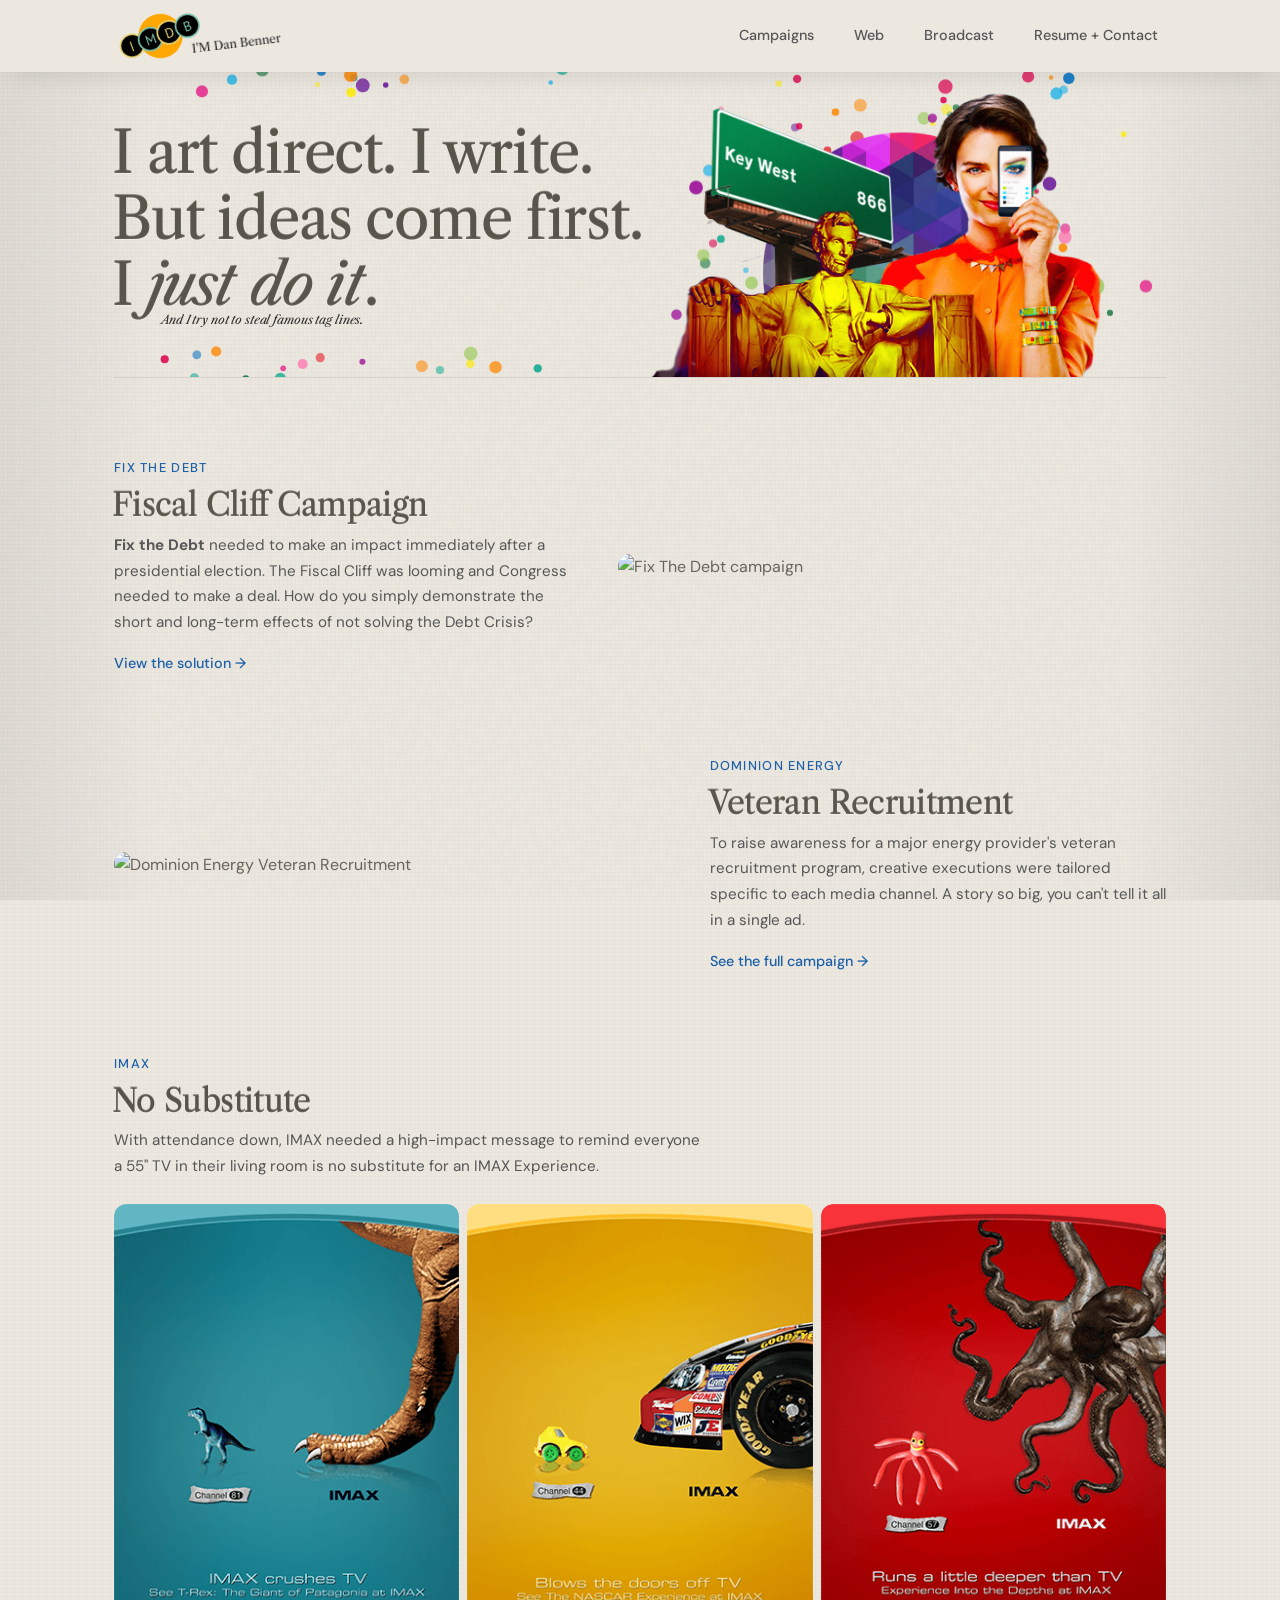
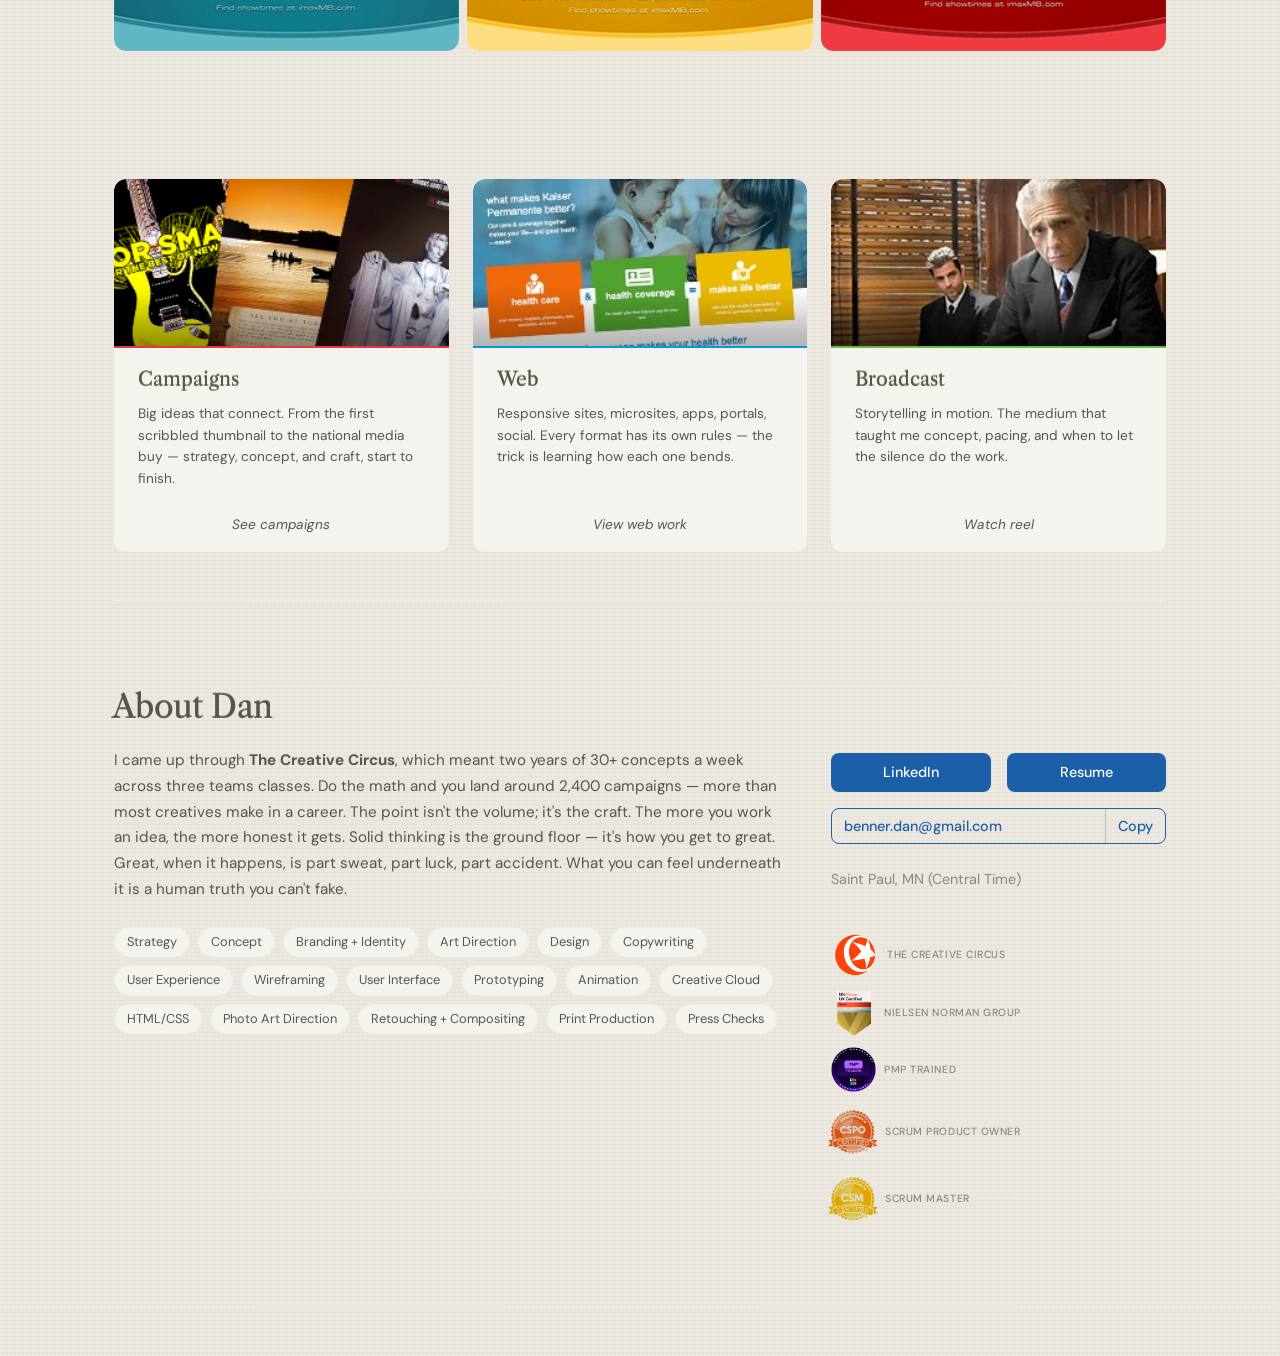
==== index.html @ 8c6fb126 "Hero h1 second line: "Ideas come first." → "But ideas come first." Co-Authored-By: Claude Opus 4.7 (" ====
<!DOCTYPE html>
<html lang="en">
<head>
  <meta charset="UTF-8">
  <meta name="viewport" content="width=device-width, initial-scale=1.0">
  <title>Dan Benner • Advertising Creative • Copywriter • Conceptual Thinker</title>
  <link rel="preconnect" href="https://fonts.googleapis.com">
  <link href="https://fonts.googleapis.com/css2?family=DM+Sans:ital,wght@0,400;0,500;0,700;1,400&family=Libre+Caslon+Text:wght@400;700&display=swap" rel="stylesheet">
  <style>
    /* ========================================
       CSS CUSTOM PROPERTIES
       ======================================== */
    :root {
      --color-bg: #ece8e0;
      --color-surface: #f5f3ee;
      --color-surface-white: #ffffff;
      --color-text: rgba(80,75,65,0.85);
      --color-text-secondary: #555;
      --color-text-tertiary: #888;
      --color-accent: #1a5fa8;
      --color-accent-hover: #3b8de0;
      --color-accent-tint: #e8f1fa;
      --color-border: #ddd;
      --color-border-light: #eee;

      --font-display: 'Libre Caslon Text', Georgia, serif;
      --font-body: 'DM Sans', -apple-system, sans-serif;

      --space-xs: 0.5rem;
      --space-sm: 1rem;
      --space-md: 1.5rem;
      --space-lg: 3rem;
      --space-xl: 5rem;

      --max-width: 1100px;
      --nav-height: 72px;
    }

    /* ========================================
       RESET + BASE
       ======================================== */
    *, *::before, *::after { box-sizing: border-box; margin: 0; padding: 0; }

    html { scroll-behavior: smooth; }

    body {
      font-family: var(--font-body);
      color: var(--color-text);
      background-color: var(--color-bg);
      background-image:
        repeating-linear-gradient(
          0deg,
          transparent,
          transparent 3px,
          rgba(180,175,165,0.06) 3px,
          rgba(180,175,165,0.06) 4px
        ),
        repeating-linear-gradient(
          90deg,
          transparent,
          transparent 3px,
          rgba(180,175,165,0.06) 3px,
          rgba(180,175,165,0.06) 4px
        );
      line-height: 1.6;
      -webkit-font-smoothing: antialiased;
      position: relative;
    }

    /* Subtle edge gradient darkening from left and right */
    body::before {
      content: '';
      position: fixed;
      inset: 0;
      z-index: 0;
      pointer-events: none;
      background:
        linear-gradient(to right, rgba(0,0,0,0.06) 0%, transparent 12%),
        linear-gradient(to left, rgba(0,0,0,0.06) 0%, transparent 12%);
    }

    /* Background grain texture */
    body::after {
      content: '';
      position: fixed;
      inset: 0;
      z-index: 9999;
      pointer-events: none;
      background: url("data:image/svg+xml,%3Csvg viewBox='0 0 200 200' xmlns='http://www.w3.org/2000/svg'%3E%3Cfilter id='n'%3E%3CfeTurbulence type='fractalNoise' baseFrequency='0.85' numOctaves='4' stitchTiles='stitch'/%3E%3C/filter%3E%3Crect width='100%25' height='100%25' filter='url(%23n)' opacity='0.04'/%3E%3C/svg%3E");
    }

    img { max-width: 100%; height: auto; display: block; }
    a { color: var(--color-accent); text-decoration: none; }
    a:hover { color: var(--color-accent-hover); }

    /* Letterpress effect on headings */
    h1, h2 {
      color: var(--color-text);
      font-weight: 400;
      letter-spacing: -0.02em;
      text-shadow:
        0px -1px 0px rgba(30,25,18,0.5),
        0px 1px 0px rgba(255,255,255,0.35);
    }

    /* ========================================
       LAYOUT
       ======================================== */
    .container {
      width: 100%;
      max-width: var(--max-width);
      margin: 0 auto;
      padding: 0 var(--space-md);
    }

    /* ========================================
       NAV
       ======================================== */
    .site-nav {
      position: sticky;
      top: 0;
      z-index: 10000;
      background: var(--color-bg);
      border-bottom: none;
      height: var(--nav-height);
      display: flex;
      align-items: center;
      overflow: hidden;
      box-shadow: 0 18px 22px -14px rgba(0,0,0,0.10);
    }

    .site-nav::after {
      content: '';
      position: absolute;
      bottom: -3px;
      left: 0;
      right: 0;
      height: 3px;
      background: repeating-linear-gradient(
        90deg,
        #ccc 0%, #fff 15%, #ddd 30%, #fff 45%, #ccc 60%, #fff 75%, #ddd 90%, #ccc 100%
      );
      filter: blur(0.5px);
      opacity: 0;
    }

    /* Below-nav gradient is now a box-shadow on .site-nav so it survives
       overflow:hidden (which we use to clip the nav hover bars at the
       nav's bottom edge). */

    .site-nav .container {
      display: flex;
      justify-content: space-between;
      align-items: center;
    }

    .site-nav__logo {
      font-family: var(--font-display);
      font-size: 1.25rem;
      color: var(--color-text);
      letter-spacing: -0.01em;
    }


    .site-nav__logo {
      display: inline-flex;
      align-items: center;
      gap: 0.75rem;
    }
    .site-nav__logo-img {
      width: 90px;
      height: 48px;
      border-radius: 6px;
      object-fit: contain;
      transform: rotate(-20deg);
      transition: transform 0.55s cubic-bezier(0.34, 3.5, 0.64, 1);
      transform-origin: center;
    }
    /* Hover: scale up with a small overshoot bounce; settles back on mouse out */
    .site-nav__logo:hover .site-nav__logo-img {
      transform: rotate(-20deg) scale(1.22);
    }
    .site-nav__logo-text {
      font-family: var(--font-display);
      font-size: 0.75rem;
      color: #2a2a2a;
      letter-spacing: -0.01em;
      position: relative;
      margin-left: -24px;        /* pull back to overlap right edge of portrait */
      top: 14px;                 /* drop down */
      transform: rotate(-7deg) translateZ(0);   /* force GPU compositing */
      transform-origin: left center;            /* anchor for the wag */
      backface-visibility: hidden;
      text-rendering: geometricPrecision;
      -webkit-font-smoothing: antialiased;
    }

    /* Wag the IM Dan Benner like a dog's tail when the portrait is hovered.
       Anchored on the LEFT edge; right side rocks up and down with a touch
       of motion blur at the peaks; settles back to its resting -7deg tilt. */
    @keyframes imWag {
      0%   { transform: rotate(-7deg)  translateZ(0); filter: none; }
      15%  { transform: rotate(-14deg) translateZ(0); filter: blur(0.4px); }
      30%  { transform: rotate(0deg)   translateZ(0); filter: blur(0.4px); }
      45%  { transform: rotate(-12deg) translateZ(0); filter: blur(0.3px); }
      60%  { transform: rotate(-3deg)  translateZ(0); filter: blur(0.2px); }
      75%  { transform: rotate(-9deg)  translateZ(0); filter: blur(0.1px); }
      100% { transform: rotate(-7deg)  translateZ(0); filter: none; }
    }
    .site-nav__logo:hover .site-nav__logo-text {
      animation: imWag 0.7s ease-out;
    }

    .site-nav__links {
      display: flex;
      gap: var(--space-md);
      list-style: none;
    }

    .site-nav__links a {
      color: var(--color-text-secondary);
      font-size: 0.9rem;
      font-weight: 500;
      transition: color 0.2s;
    }

    .site-nav__links a:hover,
    .site-nav__links a.active {
      color: var(--color-text);
    }

    /* Colored underline for active nav per page */
    .site-nav__links a.active-campaigns { border-bottom: 3px solid #e03a3e; padding-bottom: 0; }
    .site-nav__links a.active-web { border-bottom: 3px solid #009ddc; padding-bottom: 0; }
    .site-nav__links a.active-copy { border-bottom: 3px solid #fdb827; padding-bottom: 0; }
    .site-nav__links a.active-broadcast { border-bottom: 3px solid #61bb46; padding-bottom: 0; }


    /* All nav links fill full nav height for alignment + hit area */
    .site-nav__links a {
      display: inline-flex;
      align-items: center;
      justify-content: center;
      height: var(--nav-height);
      padding: 0 var(--space-xs);
      position: relative;
    }

    /* Inner span wraps the text and hosts the color bars */
    .site-nav__links a.nav-campaigns > span,
    .site-nav__links a.nav-web > span,
    .site-nav__links a.nav-copy > span,
    .site-nav__links a.nav-broadcast > span {
      position: relative;
      padding-bottom: 3px;
      padding-top: 2px;
    }

    /* Active page: persistent 3px underline on the span */
    .site-nav__links a.nav-campaigns > span::after,
    .site-nav__links a.nav-web > span::after,
    .site-nav__links a.nav-copy > span::after,
    .site-nav__links a.nav-broadcast > span::after {
      content: '';
      position: absolute;
      left: 0;
      right: 0;
      top: calc(100% - 3px);
      height: 0;
      border-radius: 1.5px;
    }
    .site-nav__links a.active > span::after {
      height: 3px;
    }
    .site-nav__links a.nav-campaigns > span::after { background: #e03a3e; }
    .site-nav__links a.nav-web > span::after { background: #009ddc; }
    .site-nav__links a.nav-copy > span::after { background: #fdb827; }
    .site-nav__links a.nav-broadcast > span::after { background: #61bb46; }

    /* Top bar - slides in from upper-left along compass 160° (down-right) */
    .site-nav__links a.nav-campaigns::before,
    .site-nav__links a.nav-web::before,
    .site-nav__links a.nav-copy::before,
    .site-nav__links a.nav-broadcast::before {
      content: '';
      position: absolute;
      top: 0;
      left: 0;
      right: 0;
      height: 22px;
      clip-path: polygon(0 0, calc(100% - 15px) 0, 100% 100%, 15px 100%);
      /* unfold vertically AND slide horizontally during transition */
      transform: translate(-22px, -22px);
      transition: transform 0.13s cubic-bezier(0.55, 0, 0.67, 0.3), opacity 0.13s cubic-bezier(0.55, 0, 0.67, 0.3);
      opacity: 0;
      pointer-events: none;
    }
    .site-nav__links a.nav-campaigns:hover::before,
    .site-nav__links a.nav-web:hover::before,
    .site-nav__links a.nav-copy:hover::before,
    .site-nav__links a.nav-broadcast:hover::before {
      transform: translate(-12px, 0);
      opacity: 1;
    }
    .site-nav__links a.nav-campaigns::before { background: #e03a3e; }
    .site-nav__links a.nav-web::before { background: #009ddc; }
    .site-nav__links a.nav-copy::before { background: #fdb827; }
    .site-nav__links a.nav-broadcast::before { background: #61bb46; }

    /* Bottom bar - slides in from lower-right along compass 340° (up-left) */
    .site-nav__links .bar-bottom {
      position: absolute;
      bottom: 0;
      left: 0;
      right: 0;
      height: 22px;
      clip-path: polygon(0 0, calc(100% - 15px) 0, 100% 100%, 15px 100%);
      /* unfold vertically AND slide horizontally during transition */
      transform: translate(22px, 22px);
      transition: transform 0.13s cubic-bezier(0.55, 0, 0.67, 0.3), opacity 0.13s cubic-bezier(0.55, 0, 0.67, 0.3);
      opacity: 0;
      pointer-events: none;
    }
    .site-nav__links a.nav-campaigns:hover .bar-bottom,
    .site-nav__links a.nav-web:hover .bar-bottom,
    .site-nav__links a.nav-copy:hover .bar-bottom,
    .site-nav__links a.nav-broadcast:hover .bar-bottom {
      transform: translate(12px, 0);
      opacity: 1;
    }
    .site-nav__links a.nav-campaigns .bar-bottom { background: #e03a3e; }
    .site-nav__links a.nav-web .bar-bottom { background: #009ddc; }
    .site-nav__links a.nav-copy .bar-bottom { background: #fdb827; }
    .site-nav__links a.nav-broadcast .bar-bottom { background: #61bb46; }


    /* Hover: deeper, more saturated versions of bar colors */
    .site-nav__links a.nav-campaigns:hover { color: #b8000d; }
    .site-nav__links a.nav-web:hover { color: #0e81af; }
    .site-nav__links a.nav-copy:hover { color: #e5a92b; }
    .site-nav__links a.nav-broadcast:hover { color: #408d29; }

    .site-nav__links a.nav-campaigns,
    .site-nav__links a.nav-web,
    .site-nav__links a.nav-copy,
    .site-nav__links a.nav-broadcast {
      transition: color 0.2s;
    }


    .site-nav__links .nav-resume-inner {
      padding-top: 2px;
      padding-bottom: 3px;
    }


    /* Disable hover effects on the active page's own nav link */
    .site-nav__links a.active:hover::before,
    .site-nav__links a.active:hover .bar-bottom {
      transform: scaleY(0) translateX(-12px);
    }
    .site-nav__links a.active:hover .bar-bottom {
      transform: scaleY(0) translateX(12px);
    }
    .site-nav__links a.nav-campaigns.active:hover,
    .site-nav__links a.nav-web.active:hover,
    .site-nav__links a.nav-copy.active:hover,
    .site-nav__links a.nav-broadcast.active:hover {
      color: var(--color-text-secondary);
    }

    /* Mobile nav toggle */
    .nav-toggle { display: none; background: none; border: none; cursor: pointer; padding: var(--space-xs); }
    .nav-toggle span { display: block; width: 24px; height: 2px; background: var(--color-text); margin: 5px 0; transition: 0.3s; }

    @media (max-width: 768px) {
      .nav-toggle { display: block; }

  
    .site-nav__logo {
      display: inline-flex;
      align-items: center;
      gap: 0.75rem;
    }
    .site-nav__logo-img {
      width: 90px;
      height: 48px;
      border-radius: 6px;
      object-fit: contain;
      transform: rotate(-20deg);
    }
    .site-nav__logo-text {
      font-family: var(--font-display);
      font-size: 0.75rem;
      color: #2a2a2a;
      letter-spacing: -0.01em;
      position: relative;
      margin-left: -30px;        /* pull back to overlap right edge of portrait */
      top: 10px;                 /* drop down */
      transform: rotate(-7deg) translateZ(0);   /* force GPU compositing */
      backface-visibility: hidden;
      text-rendering: geometricPrecision;
      -webkit-font-smoothing: antialiased;
    }

    .site-nav__links {
        position: fixed;
        top: var(--nav-height);
        left: 0;
        right: 0;
        background: var(--color-bg);
        flex-direction: column;
        padding: var(--space-md);
        gap: var(--space-sm);
        border-bottom: 1px solid var(--color-border);
        transform: translateY(-100%);
        opacity: 0;
        pointer-events: none;
        transition: transform 0.3s, opacity 0.3s;
      }

      .site-nav__links.open {
        transform: translateY(0);
        opacity: 1;
        pointer-events: auto;
      }
    }

    /* ========================================
       PAGE HEADER (used on inner pages)
       ======================================== */
    .page-header {
      padding: var(--space-xl) 0 var(--space-lg);
    }

    .page-header h1 {
      font-family: var(--font-display);
      font-size: clamp(2rem, 4vw, 3rem);
      line-height: 1.2;
    }

    .page-header p {
      color: var(--color-text-secondary);
      font-size: 1.1rem;
      margin-top: var(--space-xs);
      max-width: 600px;
    }

    /* ========================================
       HERO (homepage only)
       ======================================== */
    .hero {
      padding: var(--space-lg) 0;
      min-height: 260px;
      border-bottom: 1px solid rgba(0,0,0,0.08);
      margin-bottom: var(--space-xl);
      position: relative;
      overflow: hidden;
    }
    .hero-canvas-left {
      position: absolute;
      top: 0; bottom: 0; left: 0;
      height: 100%;
      /* width set in JS so we can be (right-canvas width - 100px) */
      pointer-events: none;
      z-index: 0;
    }
    .hero-img-right {
      position: absolute;
      top: 20px; bottom: 0; right: 16px;
      height: calc(100% - 20px);
      width: auto;
      pointer-events: none;
      z-index: 1;
      display: block;
    }
    .hero-canvas-right {
      position: absolute;
      top: 0; bottom: 0; right: 0;
      height: 100%;
      width: auto;
      aspect-ratio: 581 / 310;   /* matches PNG natural dims */
      pointer-events: none;
      z-index: 0;                /* spiral behind PNG */
    }
    .hero h1, .hero p {
      position: relative;
      z-index: 3;
    }

    @media (max-width: 768px) {
      .hero-canvas-left, .hero-canvas-right, .hero-img-right { display: none; }
      .hero {
        min-height: 0;
        padding: var(--space-xl) 0;
        display: block;
      }
    }

    .hero h1 {
      font-family: var(--font-display);
      font-size: clamp(2rem, 4.8vw, 3.6rem);
      line-height: 1.15;
      max-width: 100%;
      letter-spacing: -0.02em;
    }

    .inline-link {
      color: var(--color-text-secondary);
      text-decoration: none;
    }

    .inline-link:hover {
      text-decoration: underline;
      color: var(--color-accent);
    }

    .hero__subtitle {
      color: var(--color-text-secondary);
      margin-top: var(--space-sm);
      font-size: 1rem;
    }

    /* ========================================
       PROJECT SECTIONS - TEMPLATES
       ======================================== */
    .project-sections {
      display: flex;
      flex-direction: column;
      gap: var(--space-xl);
      padding-bottom: var(--space-xl);
    }

    /* --- Template A: Text Left / Image Right --- */
    .project--text-left {
      display: grid;
      grid-template-columns: 1fr 1.2fr;
      gap: var(--space-lg);
      align-items: center;
    }

    /* --- Template B: Image Left / Text Right --- */
    .project--text-right {
      display: grid;
      grid-template-columns: 1.2fr 1fr;
      gap: var(--space-lg);
      align-items: center;
    }

    .project--text-right .project__copy { order: 2; }
    .project--text-right .project__media { order: 1; }

    /* --- Template C: Full Width Image --- */
    .project--full-width .project__copy {
      max-width: 630px;
      margin-bottom: var(--space-md);
    }

    /* --- Template D: Three Images Across --- */
    .project--three-up .project__gallery-row {
      display: grid;
      grid-template-columns: repeat(3, 1fr);
      gap: var(--space-sm);
      margin-top: var(--space-md);
    }

    /* --- Shared project copy styles --- */
    .project__copy h2 {
      font-family: var(--font-display);
      font-size: clamp(1.5rem, 3vw, 2rem);
      line-height: 1.2;
      margin-bottom: var(--space-xs);
    }

    .project__copy h3 {
      font-size: 0.8rem;
      font-weight: 500;
      text-transform: uppercase;
      letter-spacing: 0.1em;
      color: var(--color-accent);
      margin-bottom: var(--space-xs);
    }

    .project__copy p {
      color: var(--color-text-secondary);
      font-size: 0.95rem;
      line-height: 1.7;
    }

    .project__copy p + p {
      margin-top: var(--space-sm);
    }

    .project__cta {
      display: inline-block;
      margin-top: var(--space-sm);
      font-weight: 500;
      font-size: 0.9rem;
      color: var(--color-accent);
    }

    /* Buttons */
    .btn {
      display: inline-block;
      padding: 0.5rem 1.25rem;
      border-radius: 8px;
      font-weight: 500;
      font-size: 0.9rem;
      cursor: pointer;
      transition: background 0.2s, color 0.2s;
      border: none;
      text-align: center;
    }

    .btn--primary {
      background: var(--color-accent);
      color: #fff;
    }

    .btn--primary:hover {
      background: var(--color-accent-hover);
      color: #fff;
    }

    .btn--secondary {
      background: transparent;
      color: var(--color-accent);
      border: 1px solid var(--color-accent);
    }

    .btn--secondary:hover {
      background: var(--color-accent-tint);
    }

    /* --- Media (images) --- */
    .project__media img,
    .project--full-width img,
    .project--three-up img {
      border-radius: 12px;
      width: 100%;
    }

    /* --- Expandable/clickable images --- */
    .project__media--expandable {
      cursor: pointer;
      position: relative;
    }

    .project__media--expandable::after {
      content: '⤢';
      position: absolute;
      bottom: var(--space-sm);
      right: var(--space-sm);
      background: rgba(0,0,0,0.6);
      color: white;
      width: 32px;
      height: 32px;
      border-radius: 50%;
      display: flex;
      align-items: center;
      justify-content: center;
      font-size: 1rem;
      opacity: 0;
      transition: opacity 0.2s;
    }

    .project__media--expandable:hover::after { opacity: 1; }

    /* --- Responsive stacking --- */
    @media (max-width: 768px) {
      .project--text-left,
      .project--text-right {
        grid-template-columns: 1fr;
      }

      .project--text-right .project__copy { order: 1; }
      .project--text-right .project__media { order: 2; }

      .project--three-up .project__gallery-row {
        grid-template-columns: 1fr;
      }
    }

    /* ========================================
       CATEGORY CARDS (homepage)
       ======================================== */
    .category-grid {
      display: grid;
      grid-template-columns: repeat(3, 1fr);
      gap: var(--space-md);
      padding: var(--space-lg) 0;
      justify-content: center;
    }

    @media (max-width: 900px) {
      .category-grid {
        grid-template-columns: repeat(2, 1fr);
      }
    }

    @media (max-width: 500px) {
      .category-grid {
        grid-template-columns: 1fr;
      }
    }

    .category-card {
      display: flex;
      flex-direction: column;
      background: var(--color-surface);
      border-radius: 12px;
      overflow: hidden;
      transition: transform 0.2s ease, box-shadow 0.2s ease;
    }

    .category-card:hover {
      transform: translateY(-2px);
      box-shadow: 0 8px 24px rgba(0,0,0,0.1);
    }

    .category-card--campaigns { --card-color: #e03a3e; }
    .category-card--web { --card-color: #009ddc; }
    .category-card--copy { --card-color: #fdb827; }
    .category-card--broadcast { --card-color: #61bb46; }

    .category-card__img-wrap {
      border-top-left-radius: 12px;
      border-top-right-radius: 12px;
      overflow: hidden;
    }

    .category-card:hover {
      transform: translateY(-2px);
      box-shadow: 0 8px 24px rgba(0,0,0,0.08);
    }

    .category-card__img-wrap {
      position: relative;
      overflow: hidden;
    }

    .category-card img {
      width: 100%;
      aspect-ratio: 2/1;
      object-fit: cover;
    }

    .category-card__overlay {
      position: absolute;
      inset: 0;
      background: radial-gradient(ellipse at center, transparent 30%, rgba(20,20,18,0.0) 100%);
      transition: background 0.5s ease;
      display: flex;
      align-items: flex-end;
      padding: var(--space-sm);
    }

    .category-card:hover .category-card__overlay {
      background: radial-gradient(ellipse at center, transparent 10%, rgba(20,20,18,0.65) 100%);
    }

    .category-card__overlay-text {
      color: #fff;
      font-family: var(--font-display);
      font-size: 1.2rem;
      opacity: 0;
      transform: translateY(8px);
      transition: opacity 0.4s ease 0.1s, transform 0.4s ease 0.1s;
      text-shadow: 0 1px 3px rgba(0,0,0,0.5);
    }

    .category-card:hover .category-card__overlay-text {
      opacity: 1;
      transform: translateY(0);
    }

    .category-card__body {
      padding: var(--space-sm) var(--space-md);
      flex: 1;
      border-top: 2px solid var(--card-color);
    }

    .category-card__body h3 {
      font-family: var(--font-display);
      font-size: 1.2rem;
      margin-bottom: var(--space-xs);
      color: var(--color-text);
      font-weight: 400;
      text-shadow:
        0px -1px 0px rgba(30,25,18,0.5),
        0px 1px 0px rgba(255,255,255,0.35);
    }

    .category-card__body p {
      font-size: 0.85rem;
      color: var(--color-text-secondary);
      line-height: 1.6;
    }

    .category-card__link {
      display: block;
      text-align: center;
      font-size: 0.85rem;
      font-style: italic;
      color: var(--color-text-secondary);
      text-decoration: none;
      padding: var(--space-xs) var(--space-md) var(--space-sm);
      margin-top: auto;
      transition: text-decoration 0.2s;
    }

    .category-card:hover .category-card__link {
      text-decoration: underline;
    }

    /* ========================================
       ABOUT / CONTACT (homepage bottom)
       ======================================== */
    .about-section {
      padding: var(--space-xl) 0;
      border-top: 1px solid var(--color-border-light);
    }

    .about-section__grid {
      display: grid;
      grid-template-columns: 2fr 1fr;
      gap: var(--space-lg);
      align-items: start;
    }

    .about-section h2 {
      font-family: var(--font-display);
      font-size: clamp(1.5rem, 3vw, 2rem);
      margin-bottom: var(--space-sm);
    }

    .about-section p {
      color: var(--color-text-secondary);
      font-size: 0.95rem;
      line-height: 1.7;
    }

    .contact-col {
      display: flex;
      flex-direction: column;
      gap: var(--space-sm);
      margin-top: calc(clamp(1.5rem, 3vw, 2rem) * 1.2 + var(--space-sm) + 18px);
    }

    @media (max-width: 768px) {
      .contact-col {
        margin-top: 0;
      }
    }

    .contact-col .btn {
    }

    .btn-email {
      display: flex;
      align-items: center;
      width: 100%;
      background: transparent;
      border: 1px solid var(--color-accent);
      border-radius: 8px;
      cursor: pointer;
      font-family: var(--font-body);
      font-size: 0.9rem;
      padding: 0;
      overflow: hidden;
      transition: background 0.2s;
    }

    .btn-email:hover {
      background: var(--color-accent-tint);
    }

    .btn-email__address {
      flex: 1;
      padding: 0.5rem 0.75rem;
      color: var(--color-accent);
      font-weight: 500;
      text-align: left;
    }

    .btn-email__divider {
      width: 1px;
      align-self: stretch;
      background: var(--color-accent);
      opacity: 0.3;
    }

    .btn-email__copy {
      padding: 0.5rem 0.75rem;
      color: var(--color-accent);
      font-weight: 500;
      white-space: nowrap;
    }

    .contact-location {
      color: var(--color-text-tertiary);
      font-size: 0.9rem;
      margin-top: var(--space-xs);
    }

    .credentials {
      display: flex;
      flex-direction: column;
      gap: 0.72rem;
      margin-top: var(--space-md);
    }

    .credential {
      display: flex;
      flex-direction: row;
      align-items: center;
      gap: var(--space-xs);
    }

    .credential__img {
      width: 45px;
      height: 45px;
      object-fit: contain;
      display: block;
      flex-shrink: 0;
    }

    .credential:first-child .credential__img {
      width: 48px;
      height: 48px;
    }

    .credential--scrum {
      margin-left: -6px;
    }

    .credential--scrum .credential__label {
      margin-left: -4px;
    }

    .credential--scrum .credential__img {
      width: 56px;
      height: 56px;
      filter: contrast(1.2) brightness(0.85);
    }

    .credential--csm .credential__img {
      filter: contrast(1.2) brightness(0.85) saturate(1.2);
    }

    .credential__label {
      font-size: 0.65rem;
      font-weight: 500;
      letter-spacing: 0.05em;
      text-transform: uppercase;
      color: var(--color-text-tertiary);
      line-height: 1.3;
    }

    a.credential:hover .credential__label {
      text-decoration: underline;
      color: var(--color-accent);
    }

    .skills-list {
      display: flex;
      flex-wrap: wrap;
      gap: var(--space-xs);
      list-style: none;
      margin-top: var(--space-md);
    }

    .skills-list li {
      background: var(--color-surface);
      padding: 0.25rem 0.75rem;
      border-radius: 100px;
      font-size: 0.8rem;
      color: var(--color-text-secondary);
      border: 1px solid var(--color-border-light);
    }

    @media (max-width: 768px) {
      .about-section__grid {
        grid-template-columns: 1fr;
      }
    }

    /* ========================================
       DIVIDER
       ======================================== */
    .section-divider {
      border: none;
      border-top: 1px solid var(--color-border-light);
      margin: var(--space-lg) 0;
    }

    /* ========================================
       FOOTER
       ======================================== */
    .site-footer {
      border-top: 1px solid var(--color-border-light);
      padding: var(--space-md) 0;
      text-align: center;
    }

    .site-footer .container {
      display: flex;
      justify-content: space-between;
      align-items: center;
      font-size: 0.8rem;
      color: var(--color-text-tertiary);
    }

    .site-footer__links {
      display: flex;
      gap: var(--space-sm);
      list-style: none;
    }

    .site-footer__links a {
      color: var(--color-text-tertiary);
      font-size: 0.8rem;
    }

    @media (max-width: 768px) {
      .site-footer .container {
        flex-direction: column;
        gap: var(--space-xs);
      }
    }

    /* ========================================
       LIGHTBOX / GALLERY OVERLAY
       ======================================== */
    .lightbox {
      display: none;
      position: fixed;
      inset: 0;
      z-index: 20000;
      background: rgba(0, 0, 0, 0.92);
      align-items: center;
      justify-content: center;
      flex-direction: column;
    }

    .lightbox.active { display: flex; }

    .lightbox__close {
      position: absolute;
      top: var(--space-md);
      right: var(--space-md);
      width: 44px;
      height: 44px;
      padding: 0;
      background: rgba(255,255,255,0.95);
      border: none;
      border-radius: 50%;
      color: #1a1a1a;
      font-size: 1.6rem;
      line-height: 1;
      cursor: pointer;
      display: flex;
      align-items: center;
      justify-content: center;
      box-shadow: 0 2px 8px rgba(0,0,0,0.35);
      transition: transform 0.15s ease, background 0.15s;
      z-index: 2;
    }

    .lightbox__close:hover { background: #fff; transform: scale(1.08); }

    .lightbox__img-container {
      max-height: 85vh;
      max-width: 90vw;
      display: flex;
      align-items: center;
      justify-content: center;
    }

    .lightbox__img-container img {
      max-height: 85vh;
      max-width: 90vw;
      object-fit: contain;
    }

    .lightbox__nav {
      position: absolute;
      top: 50%;
      transform: translateY(-50%);
      background: none;
      border: none;
      color: white;
      font-size: 2.5rem;
      cursor: pointer;
      padding: var(--space-sm);
      opacity: 0.6;
      transition: opacity 0.2s;
    }

    .lightbox__nav:hover { opacity: 1; }
    .lightbox__nav--prev { left: var(--space-md); }
    .lightbox__nav--next { right: var(--space-md); }

    .lightbox__caption {
      color: rgba(255,255,255,0.7);
      font-size: 0.85rem;
      margin-top: var(--space-sm);
      text-align: center;
    }

    .lightbox__counter {
      color: rgba(255,255,255,0.5);
      font-size: 0.75rem;
      margin-top: var(--space-xs);
    }
  </style>
  <!-- Default Statcounter code for DanArt https://danart.vercel.app/ -->
  <script type="text/javascript">
    var sc_project=13223749;
    var sc_invisible=1;
    var sc_security="9e6c8e12";
  </script>
  <script type="text/javascript" src="https://www.statcounter.com/counter/counter.js" async></script>
  <noscript><div class="statcounter"><a title="website statistics" href="https://statcounter.com/" target="_blank"><img class="statcounter" src="https://c.statcounter.com/13223749/0/9e6c8e12/1/" alt="website statistics" referrerPolicy="no-referrer-when-downgrade"></a></div></noscript>
  <!-- End of Statcounter Code -->
</head>
<body>

  <!-- ======== NAV ======== -->
  <nav class="site-nav">
    <div class="container">
      <a href="index.html" class="site-nav__logo"><img src="images/elements/headshot.png" alt="Dan Benner" class="site-nav__logo-img"><span class="site-nav__logo-text">I'M Dan Benner</span></a>
      <button class="nav-toggle" aria-label="Menu">
        <span></span><span></span><span></span>
      </button>
      <ul class="site-nav__links">
        <li><a href="campaigns.html" class="nav-campaigns"><i class="bar-bottom"></i><span>Campaigns</span></a></li>
        <li><a href="web.html" class="nav-web"><i class="bar-bottom"></i><span>Web</span></a></li>
        <!-- <li><a href="copy.html" class="nav-copy"><i class="bar-bottom"></i><span>Copy</span></a></li> -->
        <li><a href="broadcast.html" class="nav-broadcast"><i class="bar-bottom"></i><span>Broadcast</span></a></li>
        <li><a href="index.html#contact"><span class="nav-resume-inner">Resume + Contact</span></a></li>
      </ul>
    </div>
  </nav>


  <main>
    <div class="container">

      <!-- ======== HERO (homepage) ======== -->
      <section class="hero">
        <img class="hero-img-right" src="images/elements/hero_header.png" alt="">
        <canvas class="hero-canvas-left" id="hero-canvas-left"></canvas>
        <canvas class="hero-canvas-right" id="hero-canvas-right"></canvas>
        <h1 style="margin-left: -2px;">I art direct. I write.<br>But ideas come first.<br>I <em>just do it</em>.</h1>
        <p style="margin-left: calc(3.5rem - 9px); margin-top: calc(-0.5rem - 1px); font-family: var(--font-display); font-size: 0.75rem; font-style: italic; color: #2a2a2a; letter-spacing: -0.01em;">And I try not to steal famous tag lines.</p>
      </section>


      <!-- ======== PROJECT SECTIONS ======== -->
      <div class="project-sections">

        <!-- TEMPLATE A: Text Left / Image Right -->
        <section class="project--text-left">
          <div class="project__copy">
            <h3>Fix The Debt</h3>
            <h2 style="margin-left: -2px; letter-spacing: -0.02em;">Fiscal Cliff Campaign</h2>
            <p><a href="https://fixthedebt.org/" target="_blank" class="inline-link"><strong>Fix the Debt</strong></a> needed to make an impact immediately after a presidential election. The Fiscal Cliff was looming and Congress needed to make a deal. How do you simply demonstrate the short and long-term effects of not solving the Debt Crisis?</p>
            <a href="campaigns.html#fixthedebt" class="project__cta">View the solution &#8594;</a>
          </div>
          <div class="project__media">
            <img src="https://danart.vercel.app/images/work/fixthedebt_promo.png" alt="Fix The Debt campaign">
          </div>
        </section>


        <!-- TEMPLATE B: Image Left / Text Right -->
        <section class="project--text-right">
          <div class="project__copy">
            <h3>Dominion Energy</h3>
            <h2 style="margin-left: -2px; letter-spacing: -0.02em;">Veteran Recruitment</h2>
            <p>To raise awareness for a major energy provider's veteran recruitment program, creative executions were tailored specific to each media channel. A story so big, you can't tell it all in a single ad.</p>
            <a href="campaigns.html#dominion" class="project__cta">See the full campaign &#8594;</a>
          </div>
          <div class="project__media">
            <img src="https://danart.vercel.app/images/work/dominion_promo.png" alt="Dominion Energy Veteran Recruitment">
          </div>
        </section>


        <!-- TEMPLATE C: Full Width -->
        <section class="project--three-up">
          <div class="project__copy">
            <h3>IMAX</h3>
            <h2 style="margin-left: -2px;">No Substitute</h2>
            <p style="max-width: 60%;">With attendance down, IMAX needed a high-impact message to remind everyone<br>a 55" TV in their living room is no substitute for an IMAX Experience.</p>
          </div>
          <div class="project__gallery-row" style="align-items: stretch; gap: 0.5rem;">
            <div style="aspect-ratio: 354 / 458; overflow: hidden; border-radius: 12px;"><img src="images/work/imax_1.png" alt="IMAX 1" style="width: 100%; height: 100%; object-fit: cover; display: block;"></div>
            <div style="aspect-ratio: 354 / 458; overflow: hidden; border-radius: 12px;"><img src="images/work/imax_2.png" alt="IMAX 2" style="width: 100%; height: 100%; object-fit: cover; display: block;"></div>
            <div style="aspect-ratio: 354 / 458; overflow: hidden; border-radius: 12px;"><img src="images/work/imax_3.png" alt="IMAX 3" style="width: 100%; height: 100%; object-fit: cover; display: block;"></div>
          </div>
        </section>


      </div>
      <!-- /project-sections -->


      <!-- ======== CATEGORY CARDS (homepage) ======== -->
      <div class="category-grid">
        <a href="campaigns.html" class="category-card category-card--campaigns">
          <div class="category-card__img-wrap">
            <img src="images/elements/card_campaigns.png" alt="Campaigns">
            <div class="category-card__overlay"></div>
          </div>
          <div class="category-card__body">
            <h3>Campaigns</h3>
            <p>Big ideas that connect. From the first scribbled thumbnail to the national media buy &mdash; strategy, concept, and craft, start to finish.</p>
          </div>
          <span class="category-card__link">See campaigns</span>
        </a>
        <a href="web.html" class="category-card category-card--web">
          <div class="category-card__img-wrap">
            <img src="images/elements/card_web.jpg" alt="Web">
            <div class="category-card__overlay"></div>
          </div>
          <div class="category-card__body">
            <h3>Web</h3>
            <p>Responsive sites, microsites, apps, portals, social. Every format has its own rules &mdash; the trick is learning how each one bends.</p>
          </div>
          <span class="category-card__link">View web work</span>
        </a>
        <!--
        <a href="copy.html" class="category-card category-card--copy">
          <div class="category-card__img-wrap">
            <img src="images/elements/card_copy.jpg" alt="Copy">
            <div class="category-card__overlay"></div>
          </div>
          <div class="category-card__body">
            <h3>Copy</h3>
            <p>The shortest path between a brand and a human. Whether it's a billboard or a loading screen, good copy gets out of the way.</p>
          </div>
          <span class="category-card__link">See writing samples</span>
        </a>
        -->
        <a href="broadcast.html" class="category-card category-card--broadcast">
          <div class="category-card__img-wrap">
            <img src="images/elements/card_broadcast.jpg" alt="Broadcast">
            <div class="category-card__overlay"></div>
          </div>
          <div class="category-card__body">
            <h3>Broadcast</h3>
            <p>Storytelling in motion. The medium that taught me concept, pacing, and when to let the silence do the work.</p>
          </div>
          <span class="category-card__link">Watch reel</span>
        </a>
      </div>


      <!-- ======== ABOUT + CONTACT ======== -->
      <section class="about-section" id="contact">
        <div class="about-section__grid">
          <div>
            <h2 style="margin-left: -2px;">About Dan</h2>
            <p>I came up through <a href="https://creativecircus.com/" target="_blank" class="inline-link"><strong>The Creative Circus</strong></a>, which meant two years of 30+ concepts a week across three teams classes. Do the math and you land around 2,400 campaigns — more than most creatives make in a career. The point isn't the volume; it's the craft. The more you work an idea, the more honest it gets. Solid thinking is the ground floor — it's how you get to great. Great, when it happens, is part sweat, part luck, part accident. What you can feel underneath it is a human truth you can't fake.</p>
            <ul class="skills-list">
              <li>Strategy</li>
              <li>Concept</li>
              <li>Branding + Identity</li>
              <li>Art Direction</li>
              <li>Design</li>
              <li>Copywriting</li>
              <li>User Experience</li>
              <li>Wireframing</li>
              <li>User Interface</li>
              <li>Prototyping</li>
              <li>Animation</li>
              <li>Creative Cloud</li>
              <li>HTML/CSS</li>
              <li>Photo Art Direction</li>
              <li>Retouching + Compositing</li>
              <li>Print Production</li>
              <li>Press Checks</li>
            </ul>
          </div>
          <div class="contact-col">
            <div style="display: flex; gap: var(--space-sm);">
              <a href="http://www.linkedin.com/in/danbenner/" class="btn btn--primary" target="_blank" style="flex: 1; text-align: center;">LinkedIn</a>
              <a href="https://drive.google.com/file/d/1ynPk8sgBw2Eeh_b8SY7SQFXKWFmuzLdG/view?usp=sharing" rel="noopener" class="btn btn--primary" target="_blank" style="flex: 1; text-align: center;">Resume</a>
            </div>
            <button class="btn-email" id="copy-email" onclick="navigator.clipboard.writeText('benner.dan@gmail.com').then(()=>{var c=document.getElementById('copy-label');c.textContent='Copied!';setTimeout(()=>{c.textContent='Copy'},1500)})">
              <span class="btn-email__address">benner.dan@gmail.com</span>
              <span class="btn-email__divider"></span>
              <span class="btn-email__copy" id="copy-label">Copy</span>
            </button>
            <span class="contact-location">Saint Paul, MN (Central Time)</span>
            <div class="credentials">
              <a href="https://creativecircus.com/" target="_blank" class="credential">
                <img src="images/elements/creativecircus.png" alt="The Creative Circus" class="credential__img">
                <span class="credential__label">THE CREATIVE CIRCUS</span>
              </a>
              <a href="https://drive.google.com/file/d/12oYYyPOWrtv8fO9ufugPcZNyhaYdA6fT/view?usp=sharing" target="_blank" class="credential credential--nng">
                <img src="images/elements/seal-nng.png" alt="Nielsen Norman Group UX Certified" class="credential__img">
                <span class="credential__label">NIELSEN NORMAN GROUP</span>
              </a>
              <a href="https://drive.google.com/file/d/124QPFP4WYxmq6Ms5wgLIGnJe5XrCMZaI/view?usp=sharing" target="_blank" class="credential">
                <img src="images/elements/seal-pmp-300.png" alt="PMP Trained" class="credential__img">
                <span class="credential__label">PMP TRAINED</span>
              </a>
              <a href="https://bcert.me/bc/html/show-badge.html?b=qoxpnkmy" target="_blank" class="credential credential--scrum">
                <img src="images/elements/seal-cspo.png" alt="Certified Scrum Product Owner" class="credential__img">
                <span class="credential__label">SCRUM PRODUCT OWNER</span>
              </a>
              <a href="https://bcert.me/bc/html/show-badge.html?b=jttbpsao" target="_blank" class="credential credential--scrum credential--csm">
                <img src="images/elements/seal-csm.png" alt="Certified Scrum Master" class="credential__img">
                <span class="credential__label">SCRUM MASTER</span>
              </a>
            </div>
          </div>
        </div>
      </section>

    </div>
  </main>


  <!-- ======== FOOTER ======== -->
  <footer class="site-footer">
    <div class="container">
      <span></span>
    </div>
  </footer>


  <!-- ======== LIGHTBOX ======== -->
  <div class="lightbox" id="lightbox">
    <button class="lightbox__close" aria-label="Close">&times;</button>
    <button class="lightbox__nav lightbox__nav--prev" aria-label="Previous">&#8249;</button>
    <button class="lightbox__nav lightbox__nav--next" aria-label="Next">&#8250;</button>
    <div class="lightbox__img-container">
      <img src="" alt="" id="lightbox-img">
    </div>
    <div class="lightbox__caption" id="lightbox-caption"></div>
    <div class="lightbox__counter" id="lightbox-counter"></div>
  </div>


  <!-- ======== JS ======== -->
  <script>
    // Mobile nav
    const navToggle = document.querySelector('.nav-toggle');
    const navLinks = document.querySelector('.site-nav__links');
    navToggle.addEventListener('click', () => navLinks.classList.toggle('open'));

    // Lightbox
    const lightbox = document.getElementById('lightbox');
    const lbImg = document.getElementById('lightbox-img');
    const lbCaption = document.getElementById('lightbox-caption');
    const lbCounter = document.getElementById('lightbox-counter');

    let galleryImages = [];
    let currentIndex = 0;

    // Collect gallery groups: each [data-gallery] can hold multiple images
    // For single-image expandables, clicking opens just that image
    // For multi-image galleries, group them by data-gallery value
    document.querySelectorAll('.project__media--expandable').forEach(el => {
      el.addEventListener('click', () => {
        const galleryId = el.dataset.gallery;
        if (galleryId) {
          // Collect all images in this gallery group
          const group = document.querySelectorAll(`[data-gallery="${galleryId}"] img`);
          galleryImages = Array.from(group).map(img => ({
            src: img.src,
            alt: img.alt
          }));
        } else {
          // Single image
          const img = el.querySelector('img');
          galleryImages = [{ src: img.src, alt: img.alt }];
        }
        currentIndex = 0;
        showLightboxImage();
        lightbox.classList.add('active');
        document.body.style.overflow = 'hidden';
      });
    });

    function showLightboxImage() {
      lbImg.src = galleryImages[currentIndex].src;
      lbImg.alt = galleryImages[currentIndex].alt;
      lbCaption.textContent = galleryImages[currentIndex].alt;
      lbCounter.textContent = galleryImages.length > 1
        ? `${currentIndex + 1} / ${galleryImages.length}`
        : '';
      // Hide nav arrows for single images
      document.querySelector('.lightbox__nav--prev').style.display = galleryImages.length > 1 ? '' : 'none';
      document.querySelector('.lightbox__nav--next').style.display = galleryImages.length > 1 ? '' : 'none';
    }

    document.querySelector('.lightbox__close').addEventListener('click', closeLightbox);
    lightbox.addEventListener('click', (e) => { if (e.target === lightbox) closeLightbox(); });

    function closeLightbox() {
      lightbox.classList.remove('active');
      document.body.style.overflow = '';
    }

    document.querySelector('.lightbox__nav--prev').addEventListener('click', (e) => {
      e.stopPropagation();
      currentIndex = (currentIndex - 1 + galleryImages.length) % galleryImages.length;
      showLightboxImage();
    });

    document.querySelector('.lightbox__nav--next').addEventListener('click', (e) => {
      e.stopPropagation();
      currentIndex = (currentIndex + 1) % galleryImages.length;
      showLightboxImage();
    });

    document.addEventListener('keydown', (e) => {
      if (!lightbox.classList.contains('active')) return;
      if (e.key === 'Escape') closeLightbox();
      if (e.key === 'ArrowLeft') { currentIndex = (currentIndex - 1 + galleryImages.length) % galleryImages.length; showLightboxImage(); }
      if (e.key === 'ArrowRight') { currentIndex = (currentIndex + 1) % galleryImages.length; showLightboxImage(); }
    });
  </script>

  <!-- ======== HERO PARTICLE SYSTEM ======== -->
  <script>
  (function () {
    'use strict';

    const PALETTE = [
      '#ff8800', '#feed00', '#8bc53f', '#006b2d', '#00a68c',
      '#00adeb', '#0070c5', '#691599', '#980095', '#e6007e',
      '#ff66a9', '#de004d', '#e8222e'
    ];

    const REDUCED_MOTION = window.matchMedia('(prefers-reduced-motion: reduce)').matches;

    const mouse = { x: -99999, y: -99999 };
    window.addEventListener('mousemove', (e) => { mouse.x = e.clientX; mouse.y = e.clientY; });
    window.addEventListener('mouseleave', () => { mouse.x = -99999; mouse.y = -99999; });

    let running = true;
    const rafIds = [];
    const systems = [];
    document.addEventListener('visibilitychange', () => {
      running = document.visibilityState === 'visible';
      if (running) {
        rafIds.forEach(id => cancelAnimationFrame(id));
        rafIds.length = 0;
        systems.forEach(s => s.start());
      }
    });

    const RIGHT_CONFIG = {
      COUNT: 90, DAMPING: 0.985,
      AMBIENT_SPEED: 0.06,
      ROTATION_RPM: 0.275,      // ~10% faster than 0.25
      WANDER_AMPLITUDE: 8,
      WANDER_PERIOD: 6,
      RADIAL_BIAS: 0.7,
      MOUSE_RADIUS: 130,        // px from cursor that influences a particle
      MOUSE_IMPULSE: 0.55,      // per-frame velocity added when cursor touches
      SPRING_K: 0.020,          // per-frame pull of displacement back toward home
      DISP_DAMP: 0.955,         // per-frame velocity damping (lower = drifts less)
    };
    const LEFT_CONFIG = {
      COUNT: 30, DAMPING: 0.985,
      AMBIENT_SPEED: 0.04, BAND_HEIGHT: 0.11,
      MOUSE_RADIUS: 130,
      MOUSE_IMPULSE: 0.65,
      SPRING_K: 0.020,
      DISP_DAMP: 0.955,
    };

    function ParticleSystem(canvasId, config, mode) {
      const canvas = document.getElementById(canvasId);
      if (!canvas) return null;
      const ctx = canvas.getContext('2d');
      let dpr = window.devicePixelRatio || 1;
      let cssW = 0, cssH = 0;
      let particles = [];
      let lastTime = 0;
      let elapsed = 0;

      function rand(a, b) { return Math.random() * (b - a) + a; }
      function pickColor() { return PALETTE[Math.floor(Math.random() * PALETTE.length)]; }
      // Map particle radius (2–7) to a rotation-speed multiplier:
      // smallest dots ~0.3x, biggest dots 1.0x; tiny ±15% jitter so it's not lockstep.
      function speedFromRadius(r) { return (0.3 + ((r - 2) / 5) * 0.7) * rand(0.85, 1.15); }

      function resize() {
        // Left canvas: width = (height × right-PNG aspect) − 100px so its right
        // edge sits 100px in from where the matched right canvas's edge would.
        if (mode === 'left') {
          const heightPx = canvas.getBoundingClientRect().height;
          canvas.style.width = (heightPx * (581 / 310) - 100) + 'px';
        }
        const rect = canvas.getBoundingClientRect();
        cssW = rect.width; cssH = rect.height;
        dpr = window.devicePixelRatio || 1;
        canvas.width = cssW * dpr; canvas.height = cssH * dpr;
        ctx.setTransform(dpr, 0, 0, dpr, 0, 0);
        seed();
      }

      // Right canvas: dense radial cluster, fits inside the canvas
      function seedRight() {
        particles = [];
        const cx = cssW * 0.50 + 20;
        const cy = cssH * 0.59 + 20;
        const maxR = cssH * 0.866;
        for (let i = 0; i < config.COUNT; i++) {
          const angle = Math.random() * Math.PI * 2;
          // uniform area density across the spiral
          let r = Math.sqrt(Math.random()) * maxR;
          // punch out the inner 30% — relocate those particles to the 40–70% band
          if (r < 0.3 * maxR) {
            const aLo = (0.4 * maxR) ** 2;
            const aHi = (0.7 * maxR) ** 2;
            r = Math.sqrt(aLo + Math.random() * (aHi - aLo));
          }
          const radius = rand(2, 7);
          particles.push({
            x: cx + Math.cos(angle) * r,
            y: cy + Math.sin(angle) * r,
            vx: rand(-config.AMBIENT_SPEED, config.AMBIENT_SPEED),
            vy: rand(-config.AMBIENT_SPEED, config.AMBIENT_SPEED),
            radius, color: pickColor(), opacity: rand(0.5, 0.9),
            wanderPhase: Math.random() * Math.PI * 2,
            speedMult: speedFromRadius(radius),
            dispX: 0, dispY: 0, dvX: 0, dvY: 0,
          });
        }

        // Second pass: quadruples density inside the 40–70% ring vs. the
        // bare uniform spread. ~42% × 2 = 84% of base COUNT extra particles
        // distributed uniformly across [0.4, 0.7].
        const extraCount = Math.floor(config.COUNT * 0.84);
        const aLo = (0.4 * maxR) ** 2;
        const aHi = (0.7 * maxR) ** 2;
        for (let i = 0; i < extraCount; i++) {
          const angle = Math.random() * Math.PI * 2;
          const r = Math.sqrt(aLo + Math.random() * (aHi - aLo));
          const radius = rand(2, 7);
          particles.push({
            x: cx + Math.cos(angle) * r,
            y: cy + Math.sin(angle) * r,
            vx: rand(-config.AMBIENT_SPEED, config.AMBIENT_SPEED),
            vy: rand(-config.AMBIENT_SPEED, config.AMBIENT_SPEED),
            radius, color: pickColor(), opacity: rand(0.5, 0.9),
            wanderPhase: Math.random() * Math.PI * 2,
            speedMult: speedFromRadius(radius),
            dispX: 0, dispY: 0, dvX: 0, dvY: 0,
          });
        }

        // Third pass: 15 chunkier accent dots strung around the 70% ring
        // (a narrow band [0.65, 0.78]) with a wider size range so they read.
        for (let i = 0; i < 15; i++) {
          const angle = Math.random() * Math.PI * 2;
          const r = rand(0.65, 0.78) * maxR;
          const radius = rand(2, 10);
          particles.push({
            x: cx + Math.cos(angle) * r,
            y: cy + Math.sin(angle) * r,
            vx: rand(-config.AMBIENT_SPEED, config.AMBIENT_SPEED),
            vy: rand(-config.AMBIENT_SPEED, config.AMBIENT_SPEED),
            radius, color: pickColor(), opacity: rand(0.5, 0.9),
            wanderPhase: Math.random() * Math.PI * 2,
            speedMult: speedFromRadius(radius),
            dispX: 0, dispY: 0, dvX: 0, dvY: 0,
          });
        }

        // Fourth pass: ~1/6 of total around the 60% ring (band [0.55, 0.65]).
        // Total currently = COUNT + floor(COUNT*0.84) + 30; add floor(total/6).
        const totalSoFar = particles.length;
        const ringSixth = Math.floor(totalSoFar / 6);
        for (let i = 0; i < ringSixth; i++) {
          const angle = Math.random() * Math.PI * 2;
          const r = rand(0.55, 0.65) * maxR;
          const radius = rand(2, 7);
          particles.push({
            x: cx + Math.cos(angle) * r,
            y: cy + Math.sin(angle) * r,
            vx: rand(-config.AMBIENT_SPEED, config.AMBIENT_SPEED),
            vy: rand(-config.AMBIENT_SPEED, config.AMBIENT_SPEED),
            radius, color: pickColor(), opacity: rand(0.5, 0.9),
            wanderPhase: Math.random() * Math.PI * 2,
            speedMult: speedFromRadius(radius),
            dispX: 0, dispY: 0, dvX: 0, dvY: 0,
          });
        }
      }

      function spawnInBand(p, band) {
        const bandH = cssH * config.BAND_HEIGHT;
        p.y = band === 'top' ? rand(0, bandH) : rand(cssH - bandH, cssH);
        p.x = rand(0, cssW);
      }

      // Left canvas: each dot has its own slow sin-based sway around an anchor.
      // homeY is locked into a top or bottom strip; amplY is small enough that
      // particles never cross into the opposite strip. amplX is larger (real
      // back-and-forth motion); homeX is offset so x stays inside [0, cssW].
      function seedLeft() {
        particles = [];
        const topHomeMax = cssH * config.BAND_HEIGHT * 0.7;
        const botHomeMin = cssH - cssH * config.BAND_HEIGHT * 0.7;
        for (let i = 0; i < config.COUNT; i++) {
          const band = Math.random() < 0.5 ? 'top' : 'bottom';
          const radius = rand(2, 7);
          const amplX = rand(35, 90);
          const amplY = rand(5, 13);
          const homeX = rand(amplX + 20, cssW - amplX);
          let homeY;
          if (band === 'top') homeY = rand(-amplY * 0.5, topHomeMax);
          else                homeY = rand(botHomeMin, cssH + amplY * 0.5);
          const periodX = rand(58, 131); // seconds for one full sway (~10% faster)
          const periodY = rand(36, 87);
          const phaseX = Math.random() * Math.PI * 2;
          const phaseY = Math.random() * Math.PI * 2;
          particles.push({
            x: homeX, y: homeY,
            radius, color: pickColor(), opacity: rand(0.5, 0.9),
            band, homeX, homeY, amplX, amplY, periodX, periodY, phaseX, phaseY,
            dispX: 0, dispY: 0, dvX: 0, dvY: 0,
          });
        }
      }

      function seed() { mode === 'right' ? seedRight() : seedLeft(); }

      function getLocalMouse() {
        const rect = canvas.getBoundingClientRect();
        return { x: mouse.x - rect.left, y: mouse.y - rect.top };
      }

      function update(dt) {
        const lm = getLocalMouse();
        // Only react when the cursor is actually inside this canvas's box.
        const mouseIn = lm.x >= 0 && lm.x <= cssW && lm.y >= 0 && lm.y <= cssH;

        let cx, cy, omega, wanderRate;
        if (mode === 'right') {
          cx = cssW * 0.50 + 20; cy = cssH * 0.59 + 20;
          omega = (config.ROTATION_RPM * Math.PI * 2) / 60;
          wanderRate = (Math.PI * 2) / config.WANDER_PERIOD;
        }

        for (let p of particles) {
          // --- 1) Natural (un-mouse) position ---
          if (mode === 'right') {
            // Rotate the orbit position stored in p.x, p.y
            const angleDelta = omega * dt * p.speedMult;
            const cosA = Math.cos(angleDelta);
            const sinA = Math.sin(angleDelta);
            const ox = p.x - cx, oy = p.y - cy;
            p.x = cx + (ox * cosA - oy * sinA);
            p.y = cy + (ox * sinA + oy * cosA);
            // Radial breathing
            const wander = Math.sin(elapsed * wanderRate + p.wanderPhase) * config.WANDER_AMPLITUDE;
            const distC = Math.hypot(p.x - cx, p.y - cy) || 1;
            const wanderStep = wander * dt * 0.05;
            p.x += ((p.x - cx) / distC) * wanderStep;
            p.y += ((p.y - cy) / distC) * wanderStep;
          } else {
            // Left: recompute sin-driven anchor each frame
            p.x = p.homeX + Math.sin(elapsed * (Math.PI * 2 / p.periodX) + p.phaseX) * p.amplX;
            p.y = p.homeY + Math.sin(elapsed * (Math.PI * 2 / p.periodY) + p.phaseY) * p.amplY;
          }

          // --- 2) Spring-damper displacement with mouse impulse ---
          // Each particle carries its own velocity (dvX/dvY) so when the
          // cursor brushes past, energy is transferred and the particle
          // keeps drifting after the cursor has moved on. A spring force
          // pulls displacement back to zero; damping bleeds the velocity.
          if (mouseIn) {
            const rx = p.x + p.dispX, ry = p.y + p.dispY;
            const dx = rx - lm.x, dy = ry - lm.y;
            const dist = Math.hypot(dx, dy);
            if (dist > 0 && dist < config.MOUSE_RADIUS) {
              const strength = 1 - dist / config.MOUSE_RADIUS;
              p.dvX += (dx / dist) * strength * config.MOUSE_IMPULSE;
              p.dvY += (dy / dist) * strength * config.MOUSE_IMPULSE;
            }
          }
          // Spring pull toward home
          p.dvX -= p.dispX * config.SPRING_K;
          p.dvY -= p.dispY * config.SPRING_K;
          // Velocity damping
          p.dvX *= config.DISP_DAMP;
          p.dvY *= config.DISP_DAMP;
          // Integrate
          p.dispX += p.dvX;
          p.dispY += p.dvY;

          // --- 3) L/R collision: clamp disp so the rendered particle can't
          // cross the canvas left/right edges (top/bottom stay unbounded). ---
          const renderX = p.x + p.dispX;
          if (renderX - p.radius < 0) {
            p.dispX = p.radius - p.x;
          } else if (renderX + p.radius > cssW) {
            p.dispX = cssW - p.radius - p.x;
          }
        }
      }

      function draw() {
        ctx.clearRect(0, 0, cssW, cssH);
        for (let p of particles) {
          ctx.globalAlpha = p.opacity;
          ctx.fillStyle = p.color;
          ctx.beginPath();
          ctx.arc(p.x + p.dispX, p.y + p.dispY, p.radius, 0, Math.PI * 2);
          ctx.fill();
        }
        ctx.globalAlpha = 1;
      }

      function loop(t) {
        if (!running) return;
        const dt = lastTime ? (t - lastTime) / 1000 : 0.016;
        lastTime = t; elapsed += dt;
        if (!REDUCED_MOTION) update(Math.min(dt, 0.05));
        draw();
        rafIds.push(requestAnimationFrame(loop));
      }

      window.addEventListener('resize', resize);
      resize(); draw();

      return { start: () => { lastTime = 0; rafIds.push(requestAnimationFrame(loop)); } };
    }

    const left = ParticleSystem('hero-canvas-left', LEFT_CONFIG, 'left');
    const right = ParticleSystem('hero-canvas-right', RIGHT_CONFIG, 'right');
    if (left) systems.push(left);
    if (right) systems.push(right);
    if (!REDUCED_MOTION) {
      if (left) left.start();
      if (right) right.start();
    }
  })();
  </script>

</body>
</html>
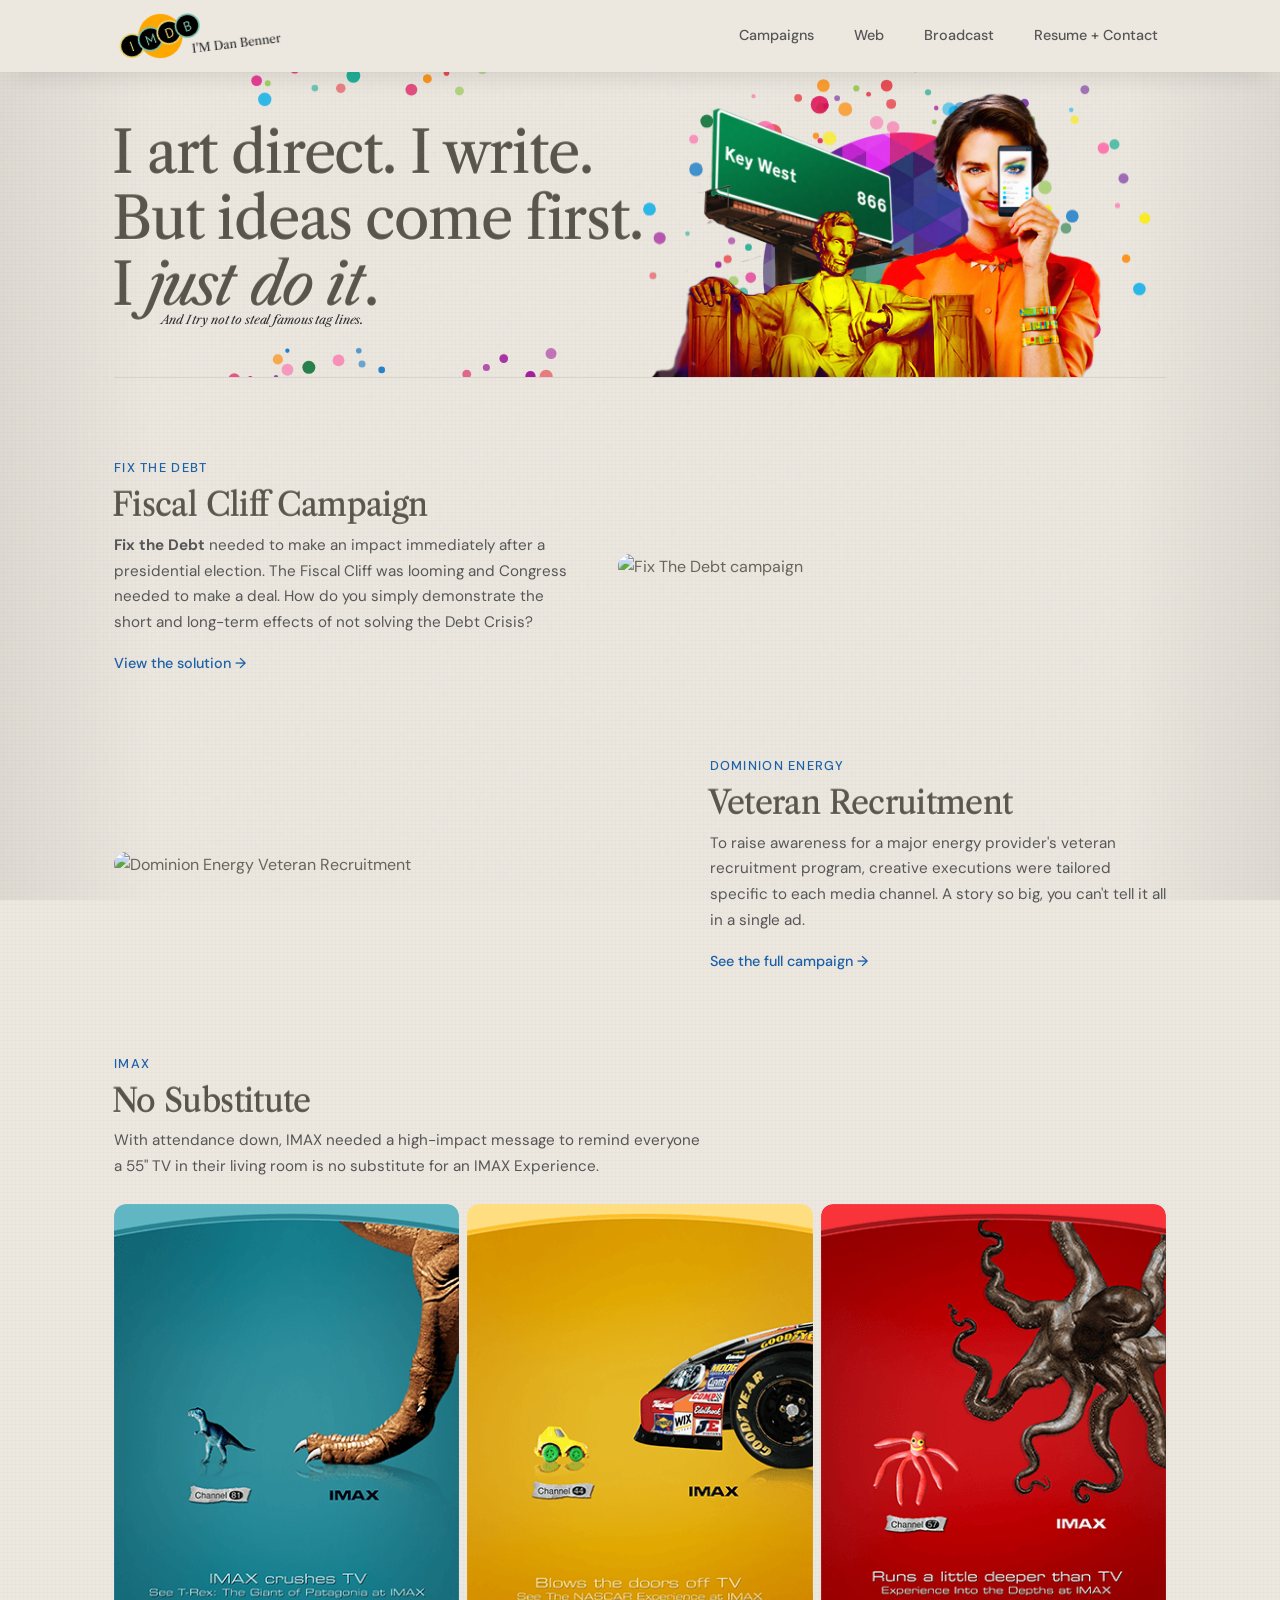
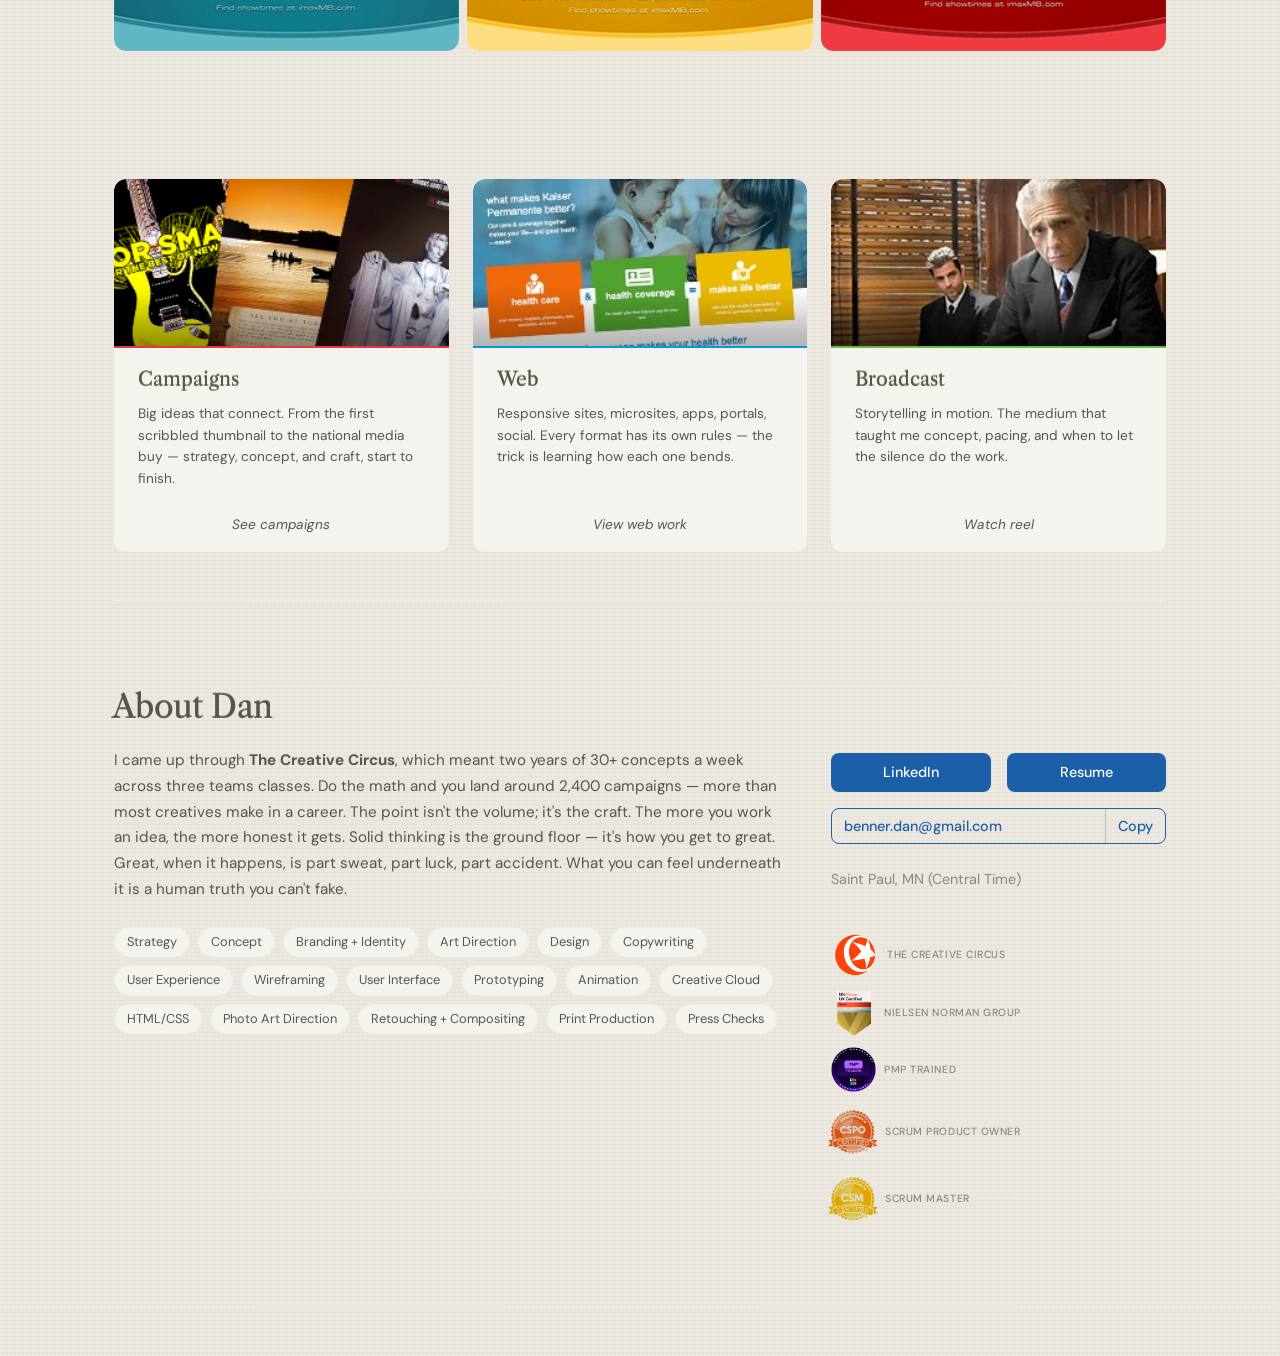
==== commit 70ec86dd: "Add page metadata + Open Graph + Twitter previews + OG image - description, author, robots, theme-co" ====
--- a/index.html
+++ b/index.html
@@ -3,7 +3,30 @@
 <head>
   <meta charset="UTF-8">
   <meta name="viewport" content="width=device-width, initial-scale=1.0">
-  <title>Dan Benner • Advertising Creative • Copywriter • Conceptual Thinker</title>
+  <title>Dan Benner • Art Director • Conceptual Advertising Creative</title>
+  <meta name="description" content="Portfolio of Dan Benner, art director and conceptual advertising creative in Minneapolis/St. Paul. Campaign ideas, brand thinking, and the craft to make it all real.">
+  <meta name="author" content="Dan Benner">
+  <meta name="robots" content="index, follow">
+  <meta name="theme-color" content="#eae8e3">
+
+  <!-- Open Graph -->
+  <meta property="og:type" content="website">
+  <meta property="og:title" content="Dan Benner • Art Director • Conceptual Advertising Creative">
+  <meta property="og:description" content="Campaign ideas, brand thinking, and the craft to make it all real. Art direction and conceptual advertising from Minneapolis/St. Paul.">
+  <meta property="og:url" content="https://danart.vercel.app/">
+  <meta property="og:image" content="https://danart.vercel.app/images/og-image.jpg">
+
+  <!-- Twitter / X -->
+  <meta name="twitter:card" content="summary_large_image">
+  <meta name="twitter:title" content="Dan Benner • Art Director • Conceptual Advertising Creative">
+  <meta name="twitter:description" content="Campaign ideas, brand thinking, and the craft to make it all real. Art direction and conceptual advertising from Minneapolis/St. Paul.">
+  <meta name="twitter:image" content="https://danart.vercel.app/images/og-image.jpg">
+
+  <!-- Canonical -->
+  <link rel="canonical" href="https://danart.vercel.app/">
+
+  <!-- Favicon -->
+  <link rel="icon" href="/favicon.ico">
   <link rel="preconnect" href="https://fonts.googleapis.com">
   <link href="https://fonts.googleapis.com/css2?family=DM+Sans:ital,wght@0,400;0,500;0,700;1,400&family=Libre+Caslon+Text:wght@400;700&display=swap" rel="stylesheet">
   <style>
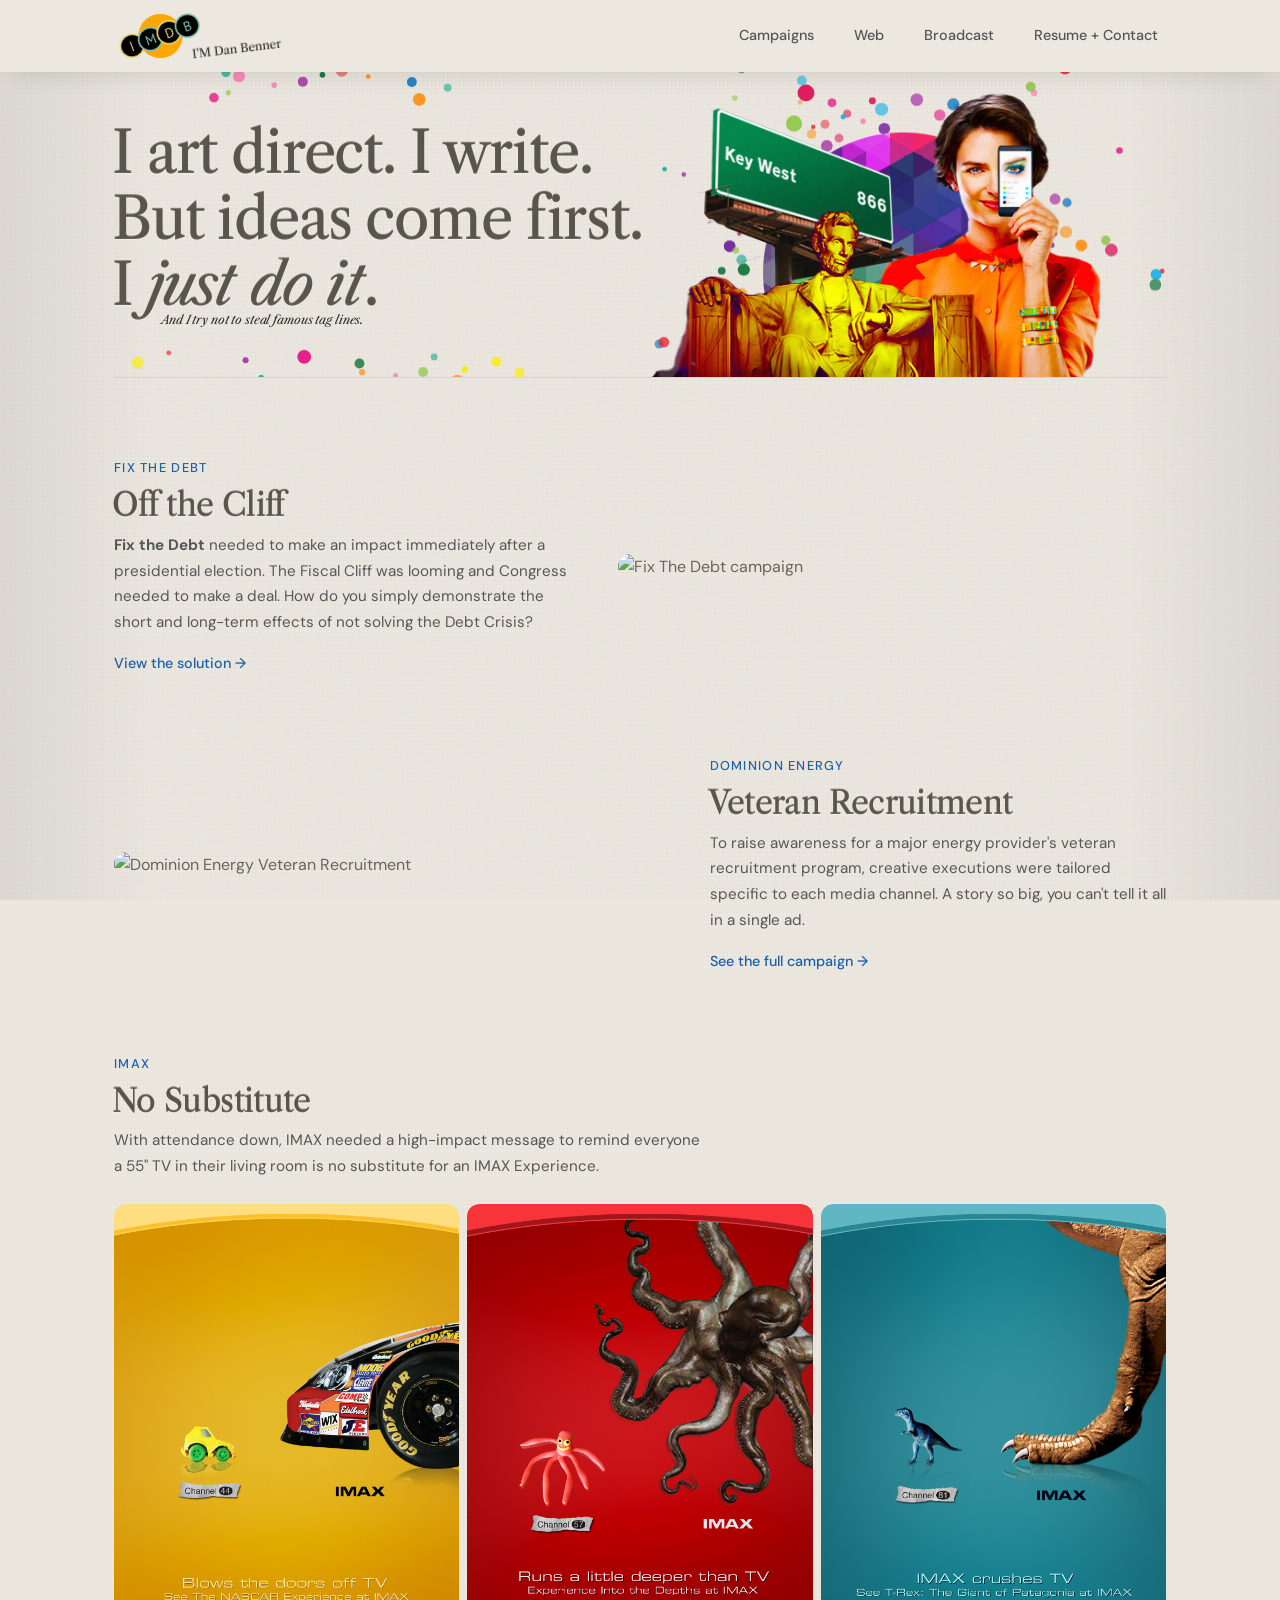
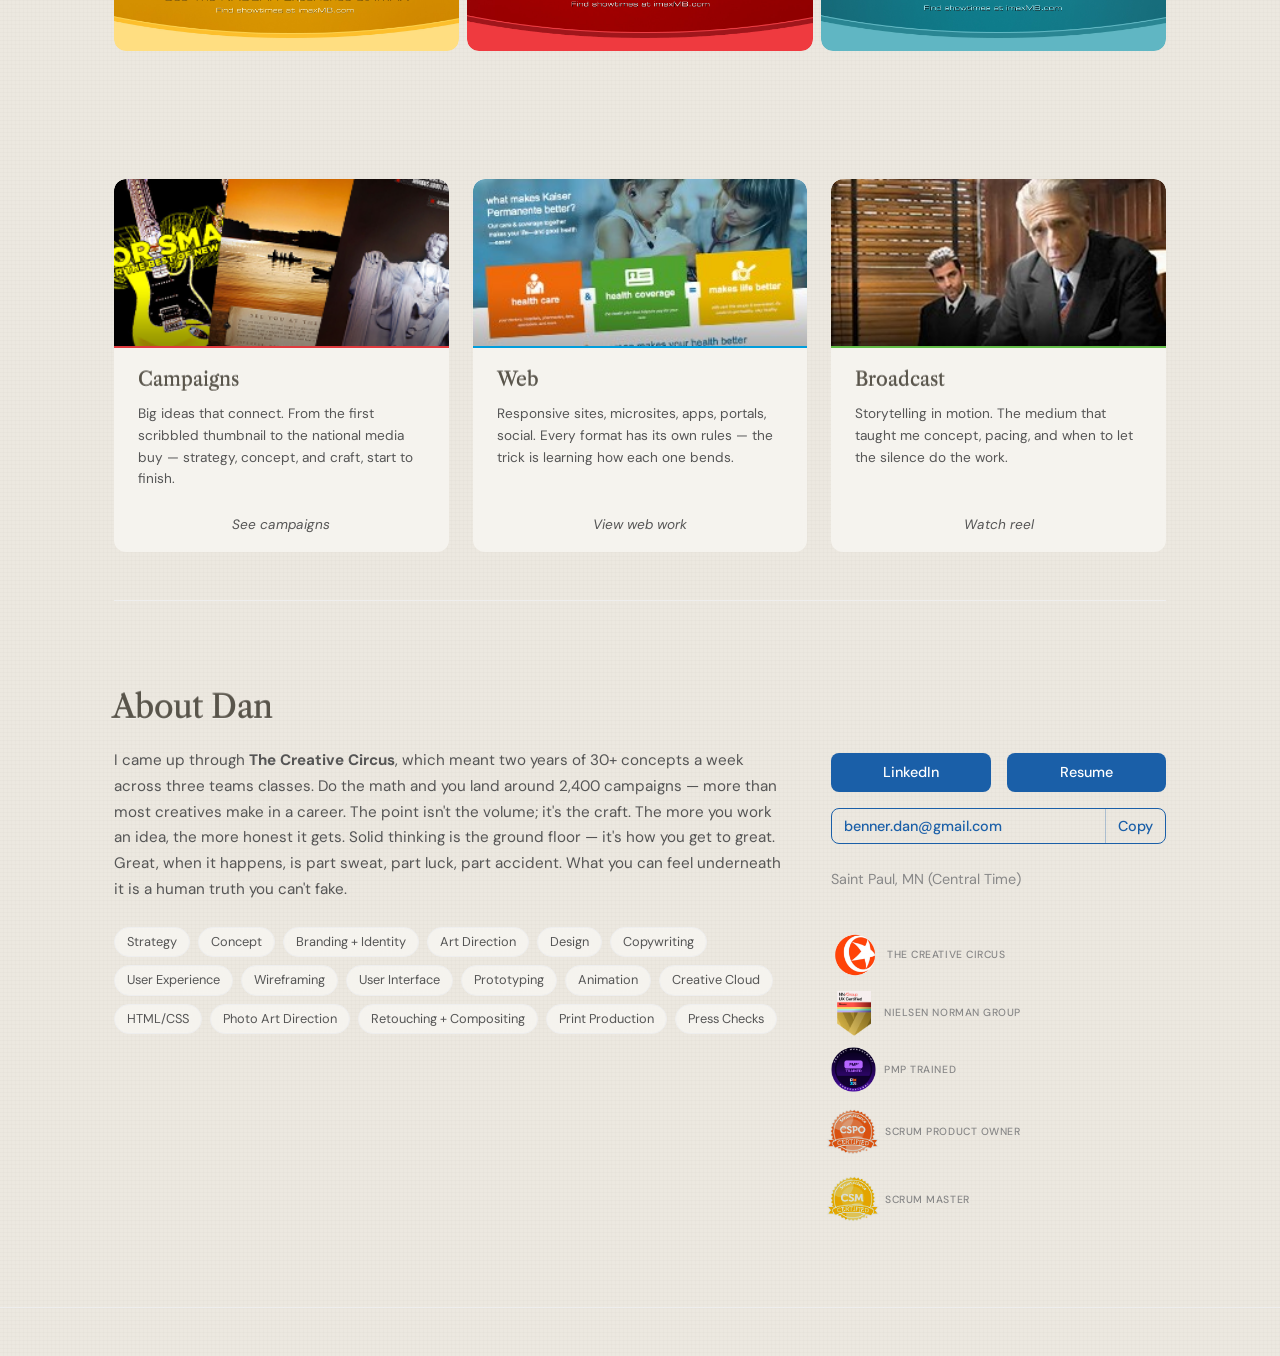
==== commit 4b6d5e38: "Polish pass across all pages - Campaigns: revert to CSS tight blue grid (drop Three.js shader);   re" ====
--- a/index.html
+++ b/index.html
@@ -212,7 +212,7 @@
       margin-left: -24px;        /* pull back to overlap right edge of portrait */
       top: 14px;                 /* drop down */
       transform: rotate(-7deg) translateZ(0);   /* force GPU compositing */
-      transform-origin: left center;            /* anchor for the wag */
+      transform-origin: center center;          /* anchor for the wag */
       backface-visibility: hidden;
       text-rendering: geometricPrecision;
       -webkit-font-smoothing: antialiased;
@@ -733,12 +733,14 @@
       background: var(--color-surface);
       border-radius: 12px;
       overflow: hidden;
-      transition: transform 0.2s ease, box-shadow 0.2s ease;
+      position: relative;
+      transition: transform 0.25s ease, box-shadow 0.25s ease;
     }
 
     .category-card:hover {
-      transform: translateY(-2px);
-      box-shadow: 0 8px 24px rgba(0,0,0,0.1);
+      transform: scale(1.06);
+      z-index: 2;
+      box-shadow: 0 12px 32px rgba(0,0,0,0.14);
     }
 
     .category-card--campaigns { --card-color: #e03a3e; }
@@ -752,10 +754,7 @@
       overflow: hidden;
     }
 
-    .category-card:hover {
-      transform: translateY(-2px);
-      box-shadow: 0 8px 24px rgba(0,0,0,0.08);
-    }
+    /* (duplicate hover rule — kept for shadow override) */
 
     .category-card__img-wrap {
       position: relative;
@@ -1187,7 +1186,7 @@
         <section class="project--text-left">
           <div class="project__copy">
             <h3>Fix The Debt</h3>
-            <h2 style="margin-left: -2px; letter-spacing: -0.02em;">Fiscal Cliff Campaign</h2>
+            <h2 style="margin-left: -2px; letter-spacing: -0.02em;">Off the Cliff</h2>
             <p><a href="https://fixthedebt.org/" target="_blank" class="inline-link"><strong>Fix the Debt</strong></a> needed to make an impact immediately after a presidential election. The Fiscal Cliff was looming and Congress needed to make a deal. How do you simply demonstrate the short and long-term effects of not solving the Debt Crisis?</p>
             <a href="campaigns.html#fixthedebt" class="project__cta">View the solution &#8594;</a>
           </div>
@@ -1219,9 +1218,9 @@
             <p style="max-width: 60%;">With attendance down, IMAX needed a high-impact message to remind everyone<br>a 55" TV in their living room is no substitute for an IMAX Experience.</p>
           </div>
           <div class="project__gallery-row" style="align-items: stretch; gap: 0.5rem;">
-            <div style="aspect-ratio: 354 / 458; overflow: hidden; border-radius: 12px;"><img src="images/work/imax_1.png" alt="IMAX 1" style="width: 100%; height: 100%; object-fit: cover; display: block;"></div>
-            <div style="aspect-ratio: 354 / 458; overflow: hidden; border-radius: 12px;"><img src="images/work/imax_2.png" alt="IMAX 2" style="width: 100%; height: 100%; object-fit: cover; display: block;"></div>
-            <div style="aspect-ratio: 354 / 458; overflow: hidden; border-radius: 12px;"><img src="images/work/imax_3.png" alt="IMAX 3" style="width: 100%; height: 100%; object-fit: cover; display: block;"></div>
+            <div style="aspect-ratio: 1275 / 1650; overflow: hidden; border-radius: 12px;"><img src="images/work/imax_nascar.jpg" alt="IMAX — NASCAR" style="width: 100%; height: 100%; object-fit: cover; display: block;"></div>
+            <div style="aspect-ratio: 1275 / 1650; overflow: hidden; border-radius: 12px;"><img src="images/work/imax_squid.jpg" alt="IMAX — Squid" style="width: 100%; height: 100%; object-fit: cover; display: block;"></div>
+            <div style="aspect-ratio: 1275 / 1650; overflow: hidden; border-radius: 12px;"><img src="images/work/imax_dinosaur.jpg" alt="IMAX — Dinosaur" style="width: 100%; height: 100%; object-fit: cover; display: block;"></div>
           </div>
         </section>
 
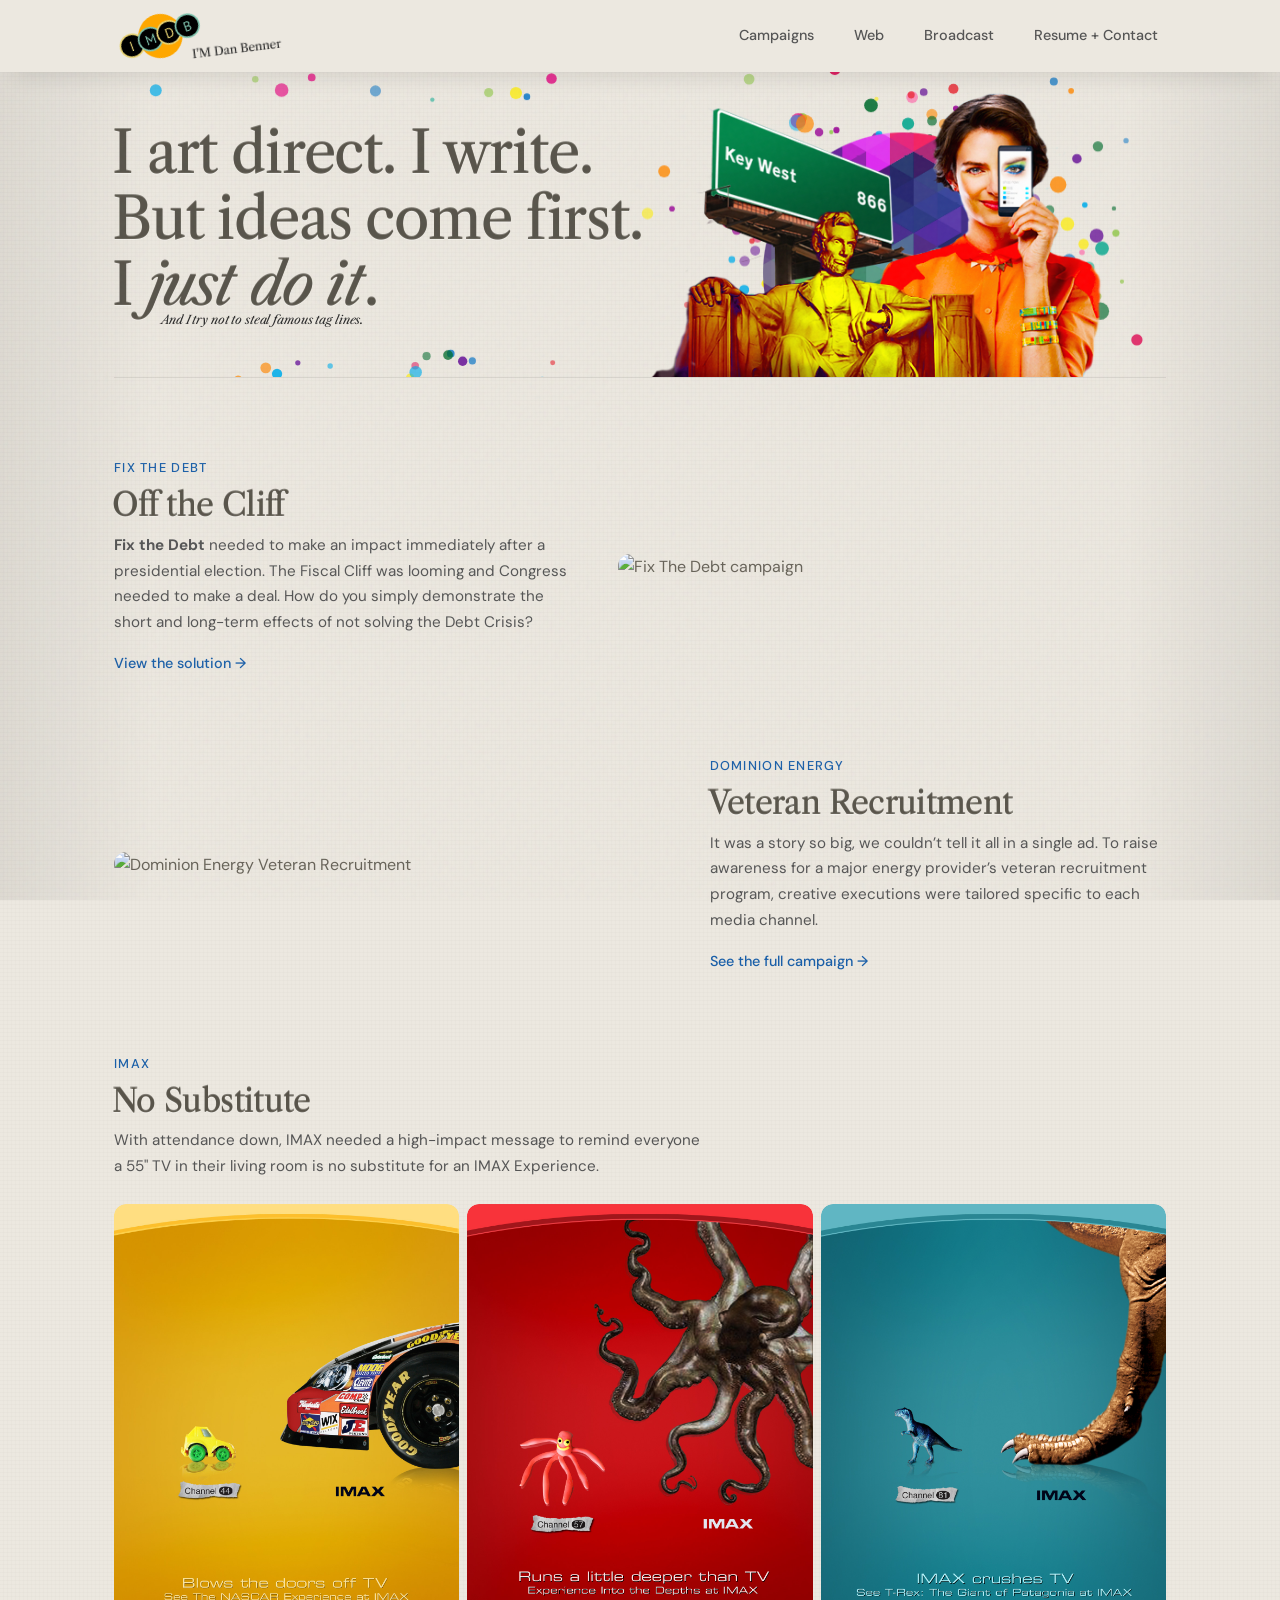
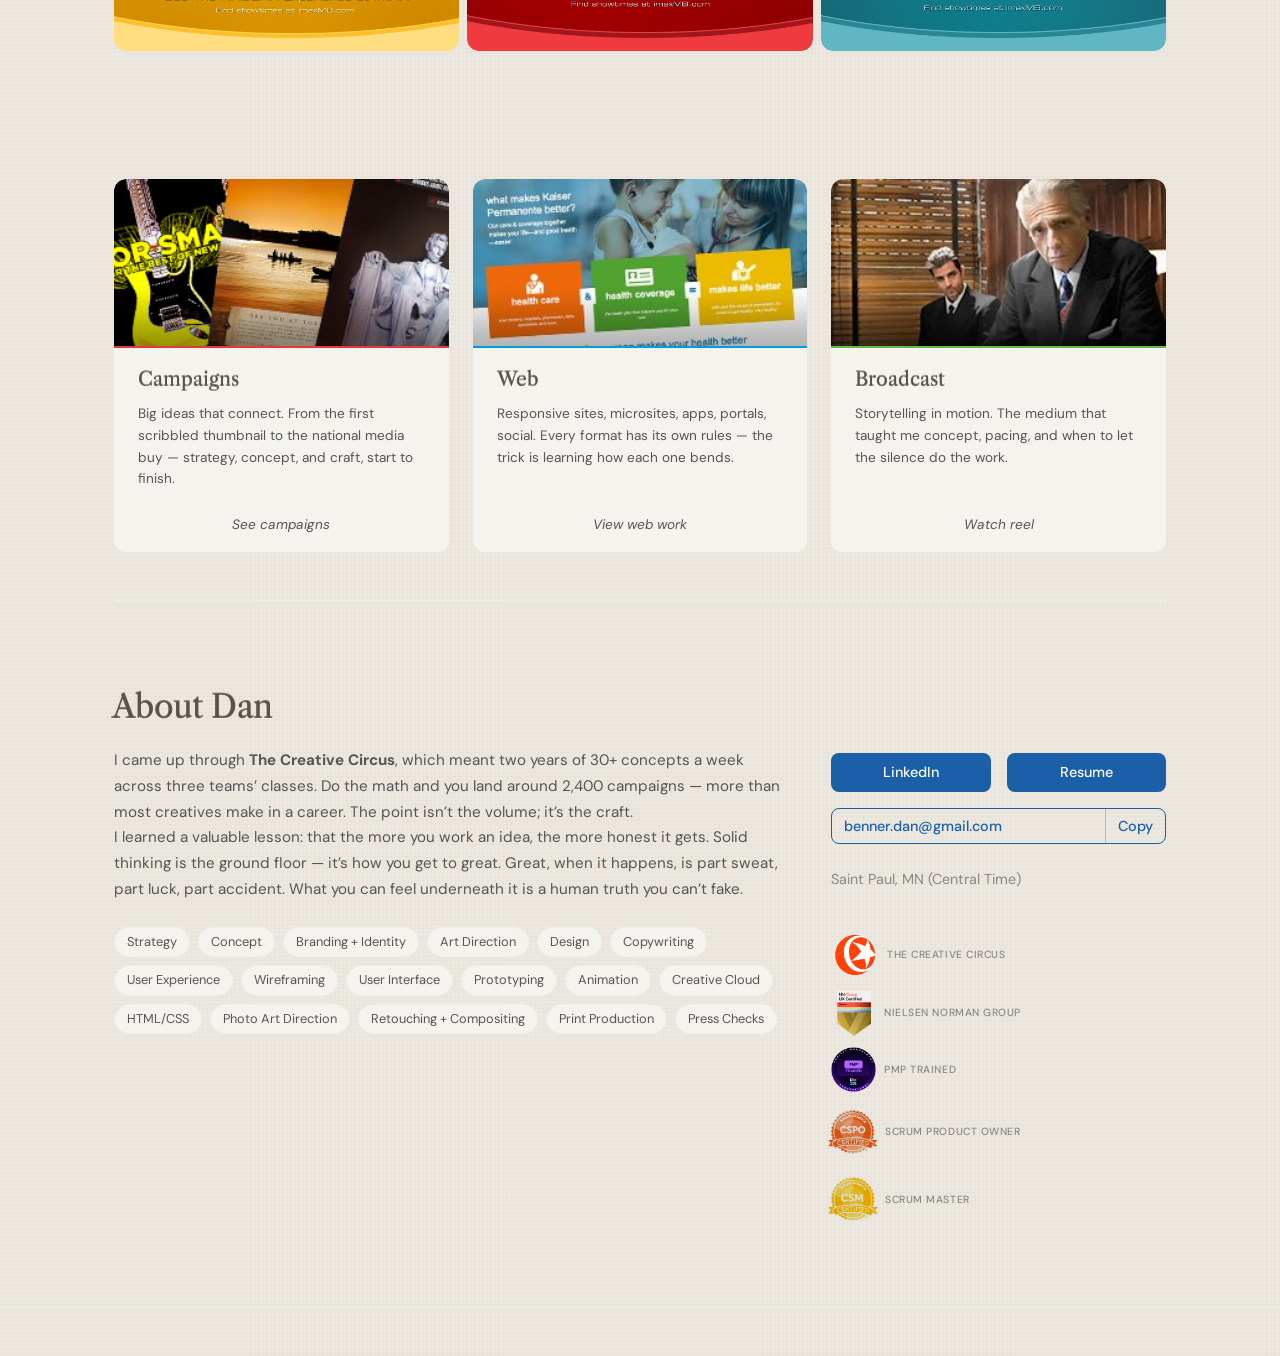
==== commit a67721d4: "Copy edits: Dominion teasers + bio paragraph polish - Index Dominion teaser: lead with "story so big" ====
--- a/index.html
+++ b/index.html
@@ -1201,7 +1201,7 @@
           <div class="project__copy">
             <h3>Dominion Energy</h3>
             <h2 style="margin-left: -2px; letter-spacing: -0.02em;">Veteran Recruitment</h2>
-            <p>To raise awareness for a major energy provider's veteran recruitment program, creative executions were tailored specific to each media channel. A story so big, you can't tell it all in a single ad.</p>
+            <p>It was a story so big, we couldn&rsquo;t tell it all in a single ad. To raise awareness for a major energy provider&rsquo;s veteran recruitment program, creative executions were tailored specific to each media channel.</p>
             <a href="campaigns.html#dominion" class="project__cta">See the full campaign &#8594;</a>
           </div>
           <div class="project__media">
@@ -1285,7 +1285,8 @@
         <div class="about-section__grid">
           <div>
             <h2 style="margin-left: -2px;">About Dan</h2>
-            <p>I came up through <a href="https://creativecircus.com/" target="_blank" class="inline-link"><strong>The Creative Circus</strong></a>, which meant two years of 30+ concepts a week across three teams classes. Do the math and you land around 2,400 campaigns — more than most creatives make in a career. The point isn't the volume; it's the craft. The more you work an idea, the more honest it gets. Solid thinking is the ground floor — it's how you get to great. Great, when it happens, is part sweat, part luck, part accident. What you can feel underneath it is a human truth you can't fake.</p>
+            <p>I came up through <a href="https://creativecircus.com/" target="_blank" class="inline-link"><strong>The Creative Circus</strong></a>, which meant two years of 30+ concepts a week across three teams&rsquo; classes. Do the math and you land around 2,400 campaigns &mdash; more than most creatives make in a career. The point isn&rsquo;t the volume; it&rsquo;s the craft.</p>
+            <p>I learned a valuable lesson: that the more you work an idea, the more honest it gets. Solid thinking is the ground floor &mdash; it&rsquo;s how you get to great. Great, when it happens, is part sweat, part luck, part accident. What you can feel underneath it is a human truth you can&rsquo;t fake.</p>
             <ul class="skills-list">
               <li>Strategy</li>
               <li>Concept</li>
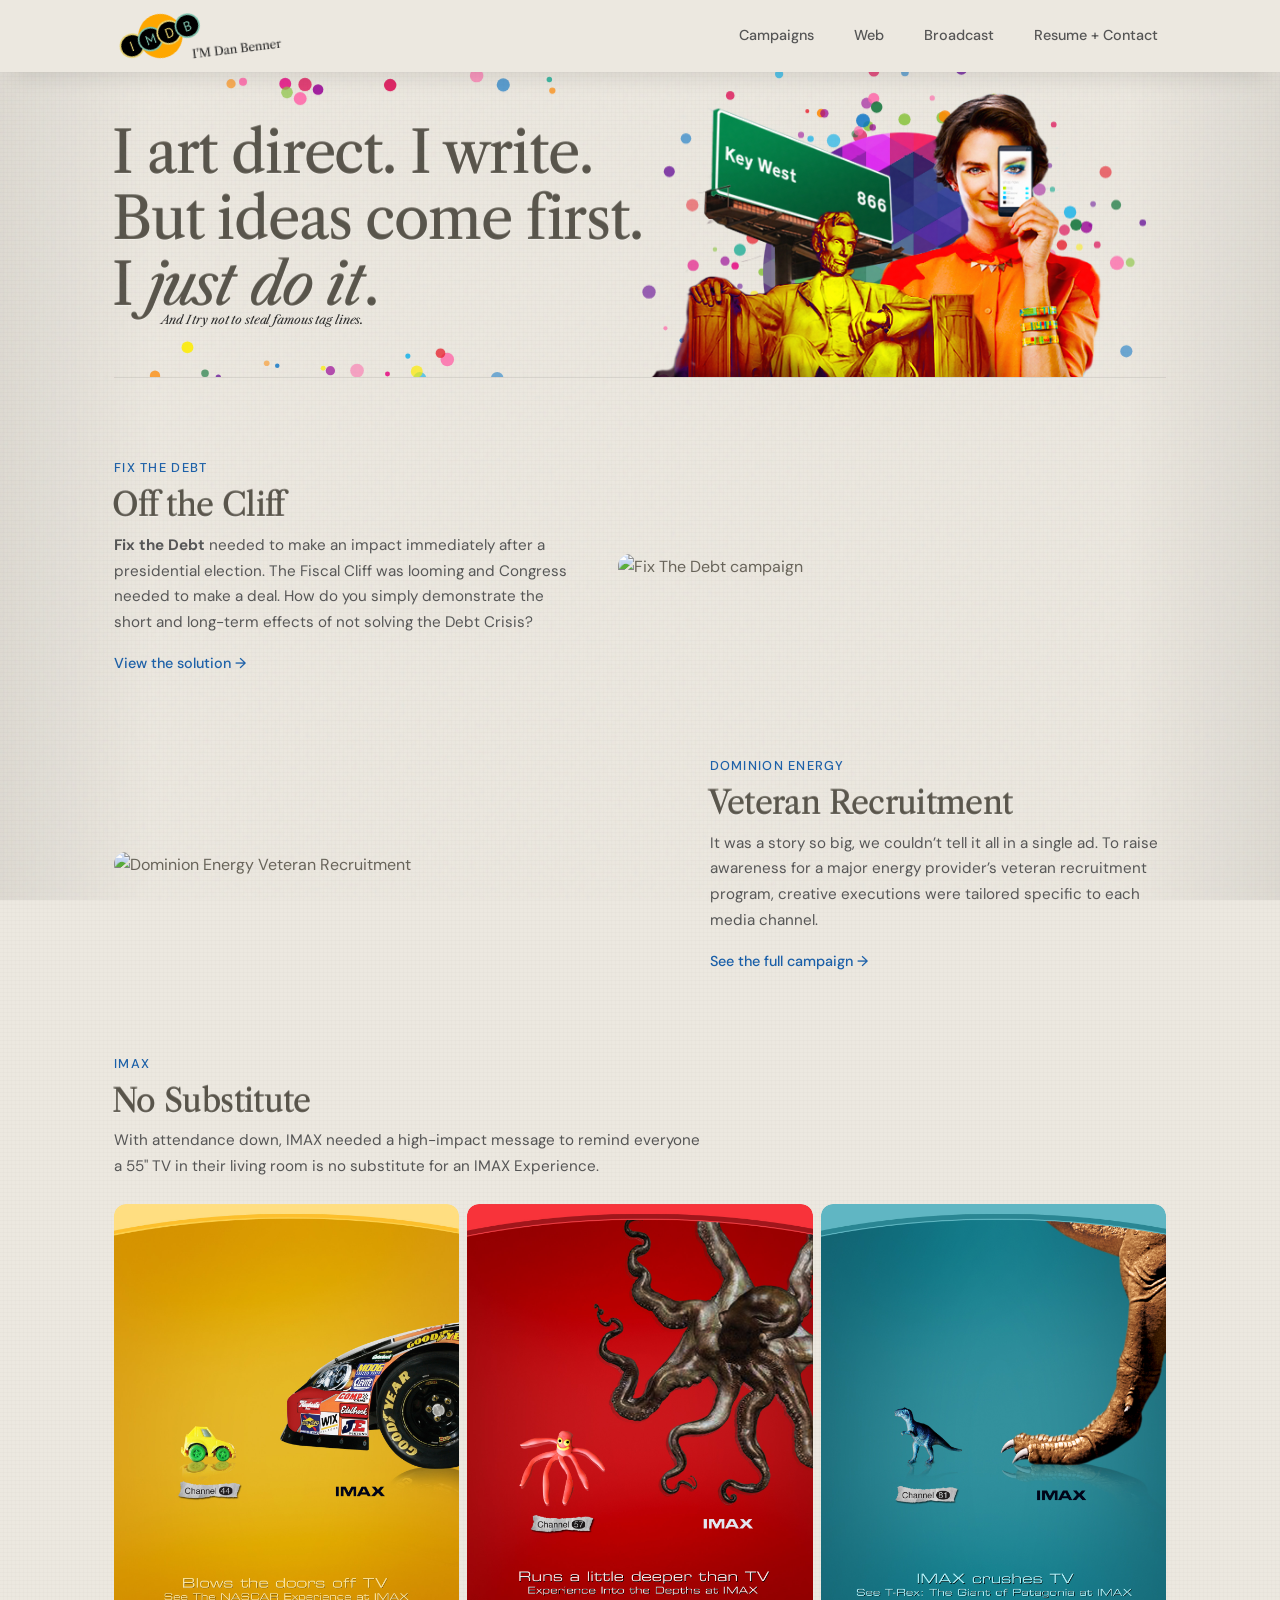
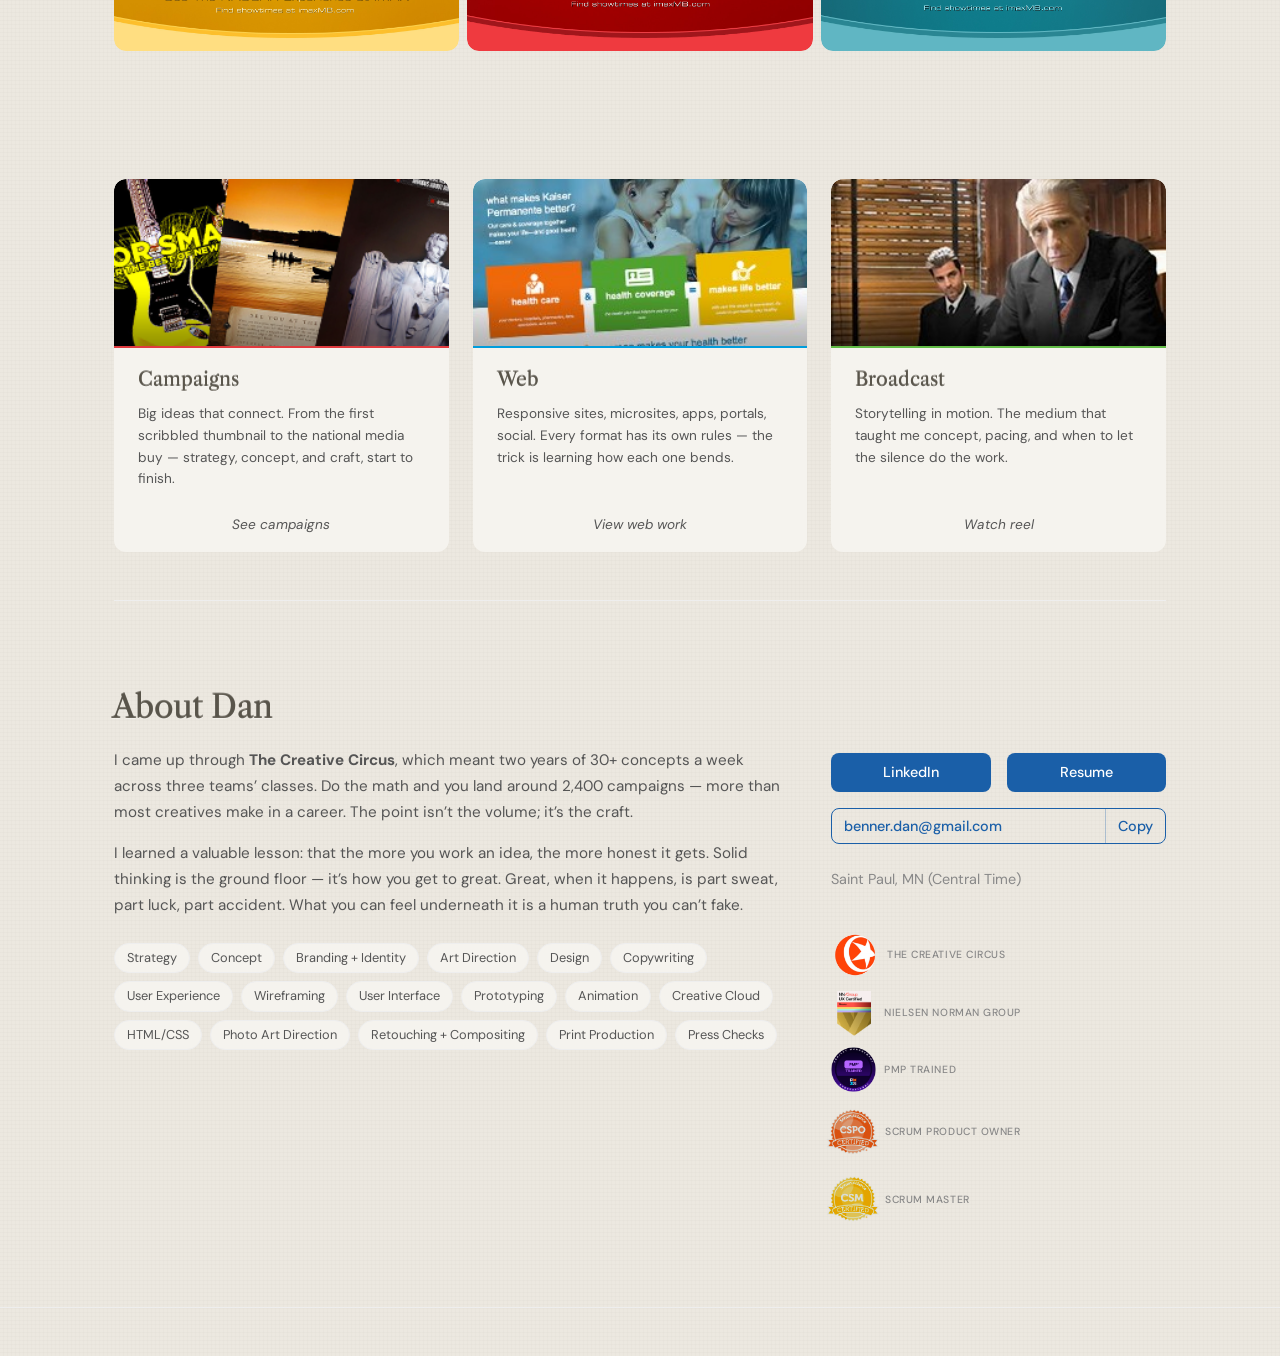
==== commit af54c379: "Restore paragraph spacing in About section Bio split into two paragraphs needed sibling-margin rule " ====
--- a/index.html
+++ b/index.html
@@ -860,6 +860,10 @@
       color: var(--color-text-secondary);
       font-size: 0.95rem;
       line-height: 1.7;
+    }
+
+    .about-section p + p {
+      margin-top: var(--space-sm);
     }
 
     .contact-col {
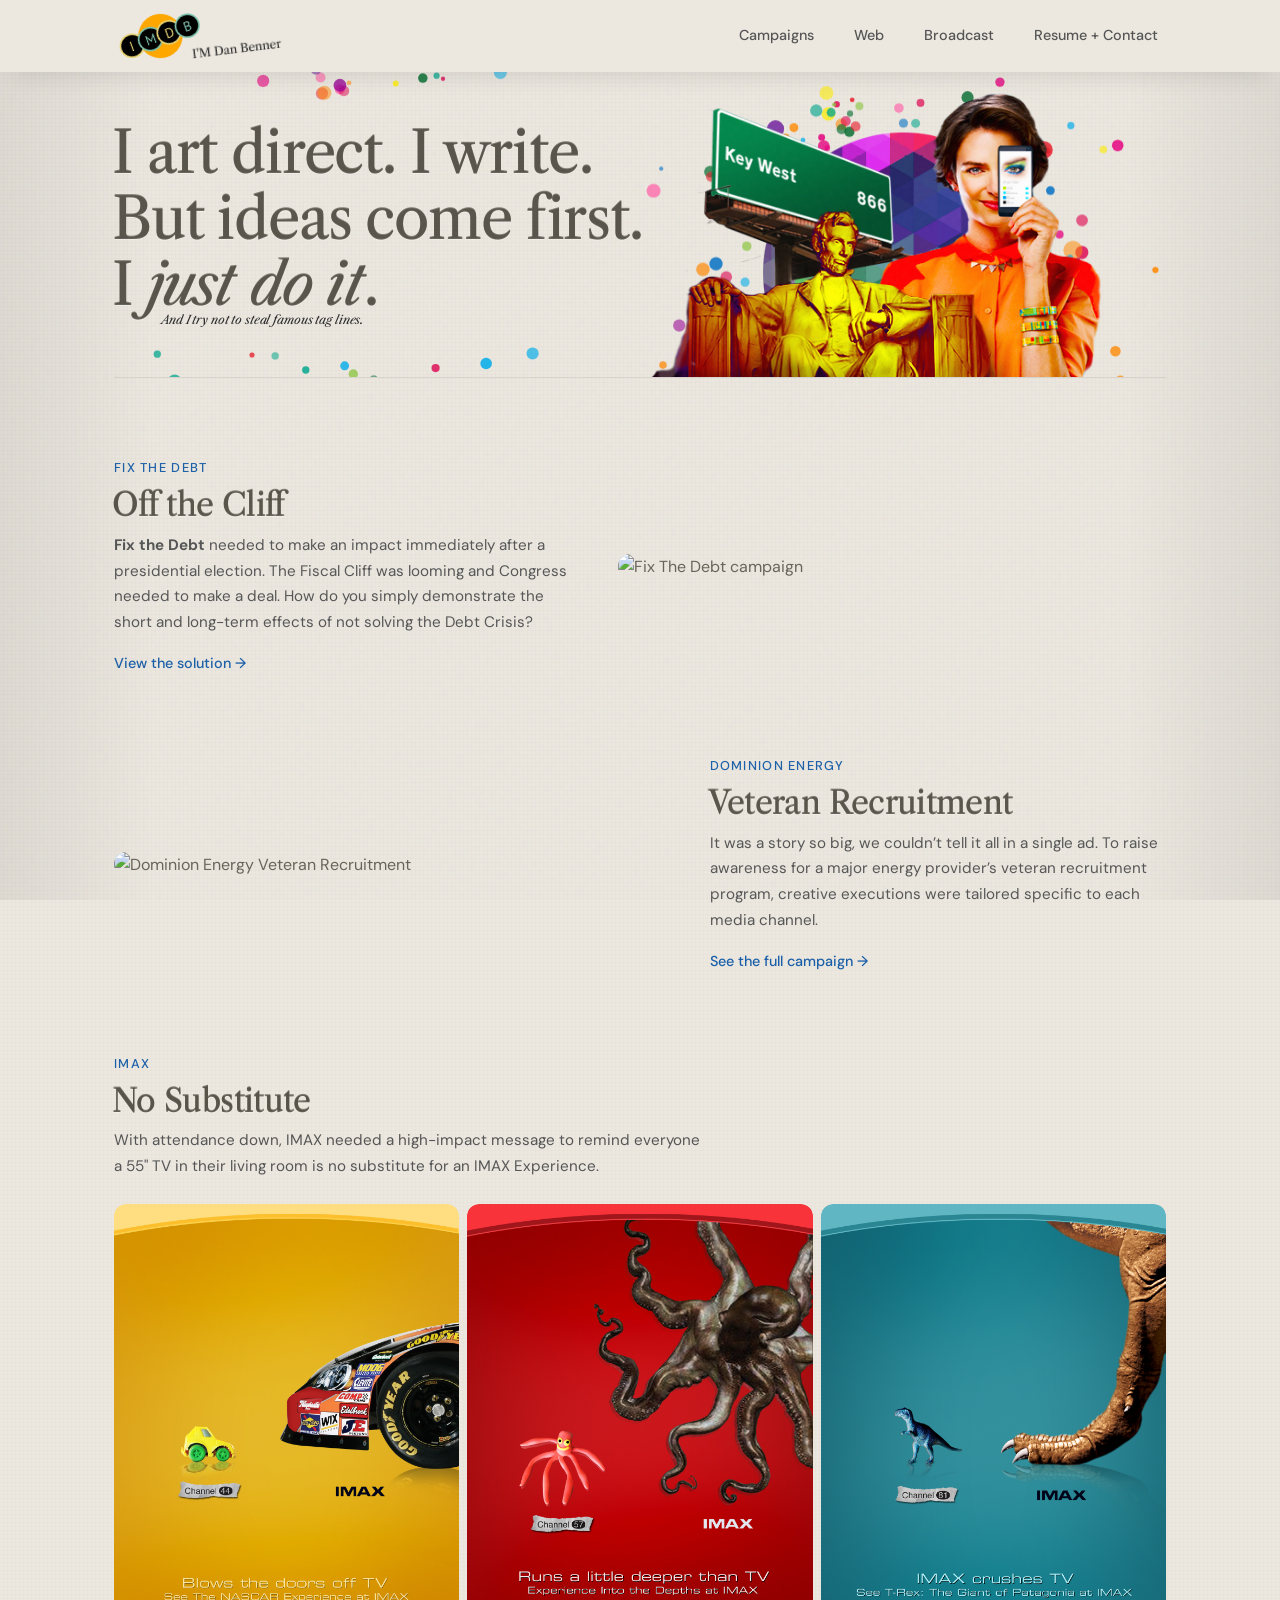
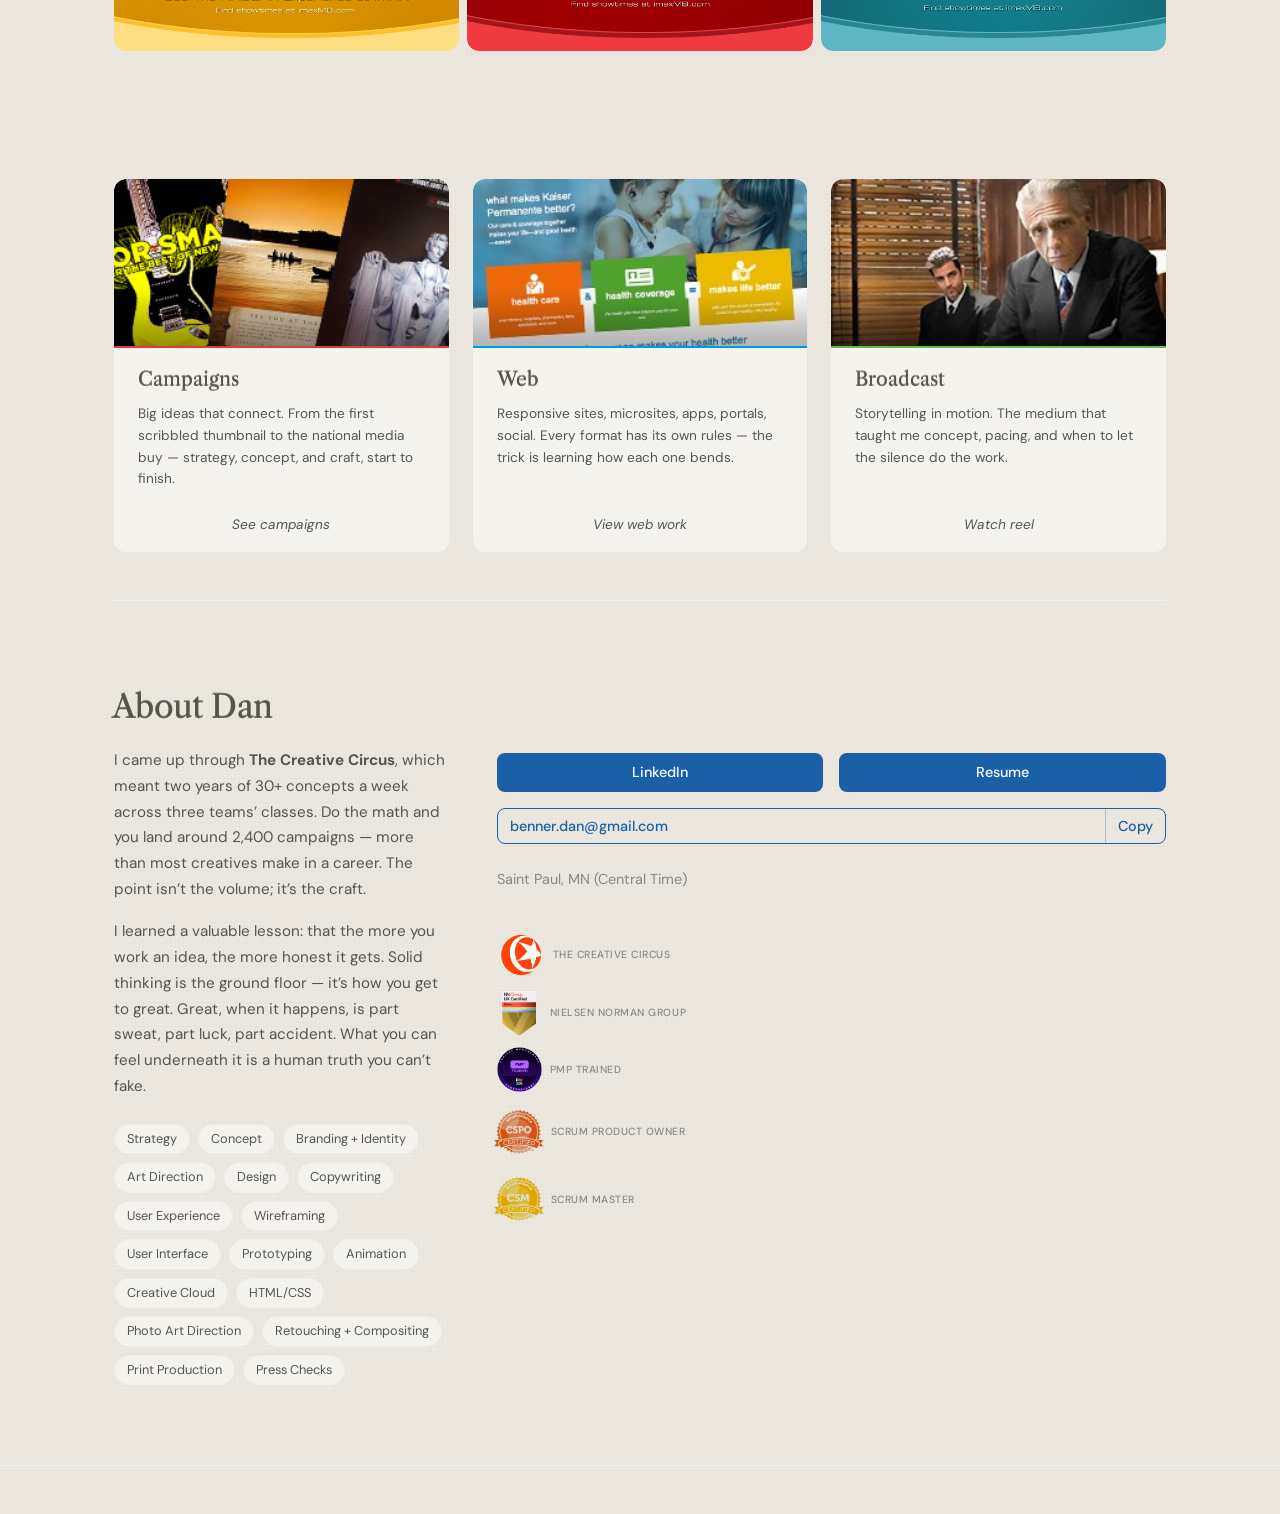
==== commit 5258a75e: "Flip About-section column ratio: 2fr 1fr → 1fr 2fr Credentials column now wider than the bio; trying" ====
--- a/index.html
+++ b/index.html
@@ -845,7 +845,7 @@
 
     .about-section__grid {
       display: grid;
-      grid-template-columns: 2fr 1fr;
+      grid-template-columns: 1fr 2fr;
       gap: var(--space-lg);
       align-items: start;
     }
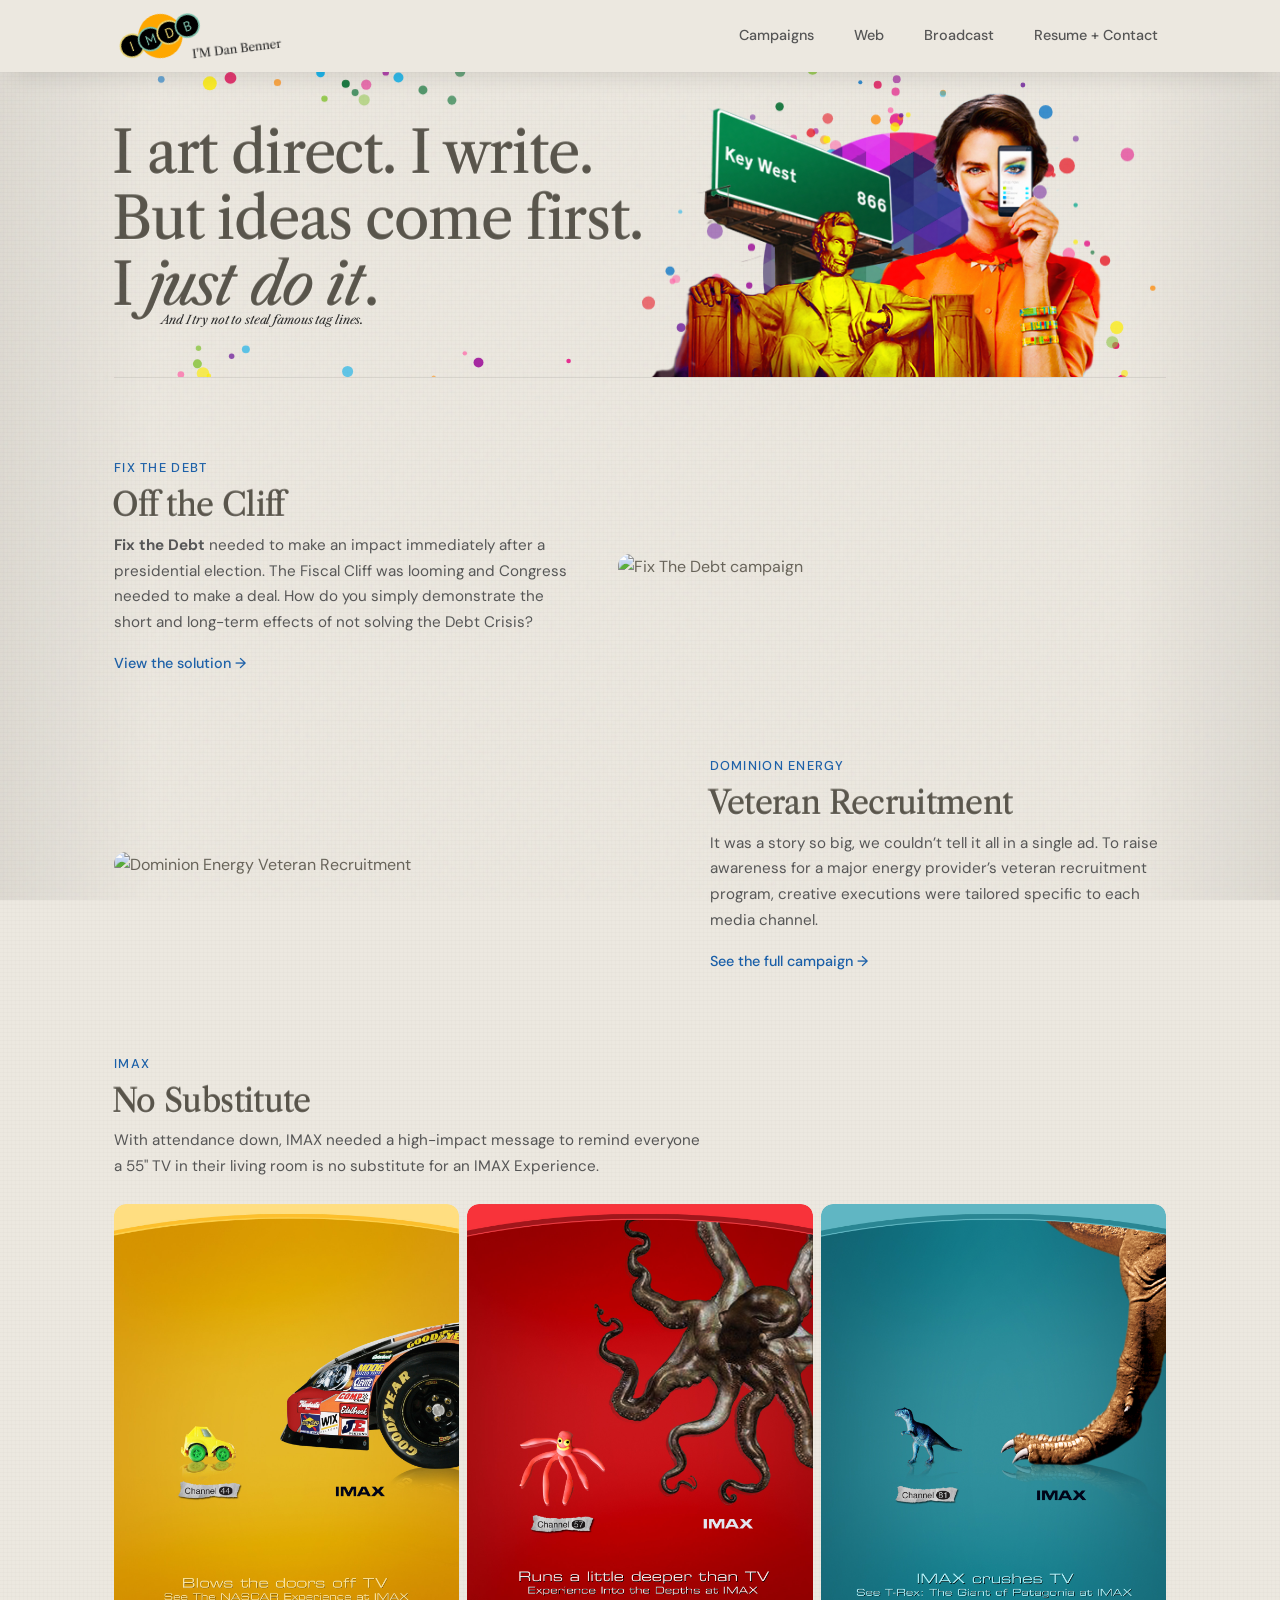
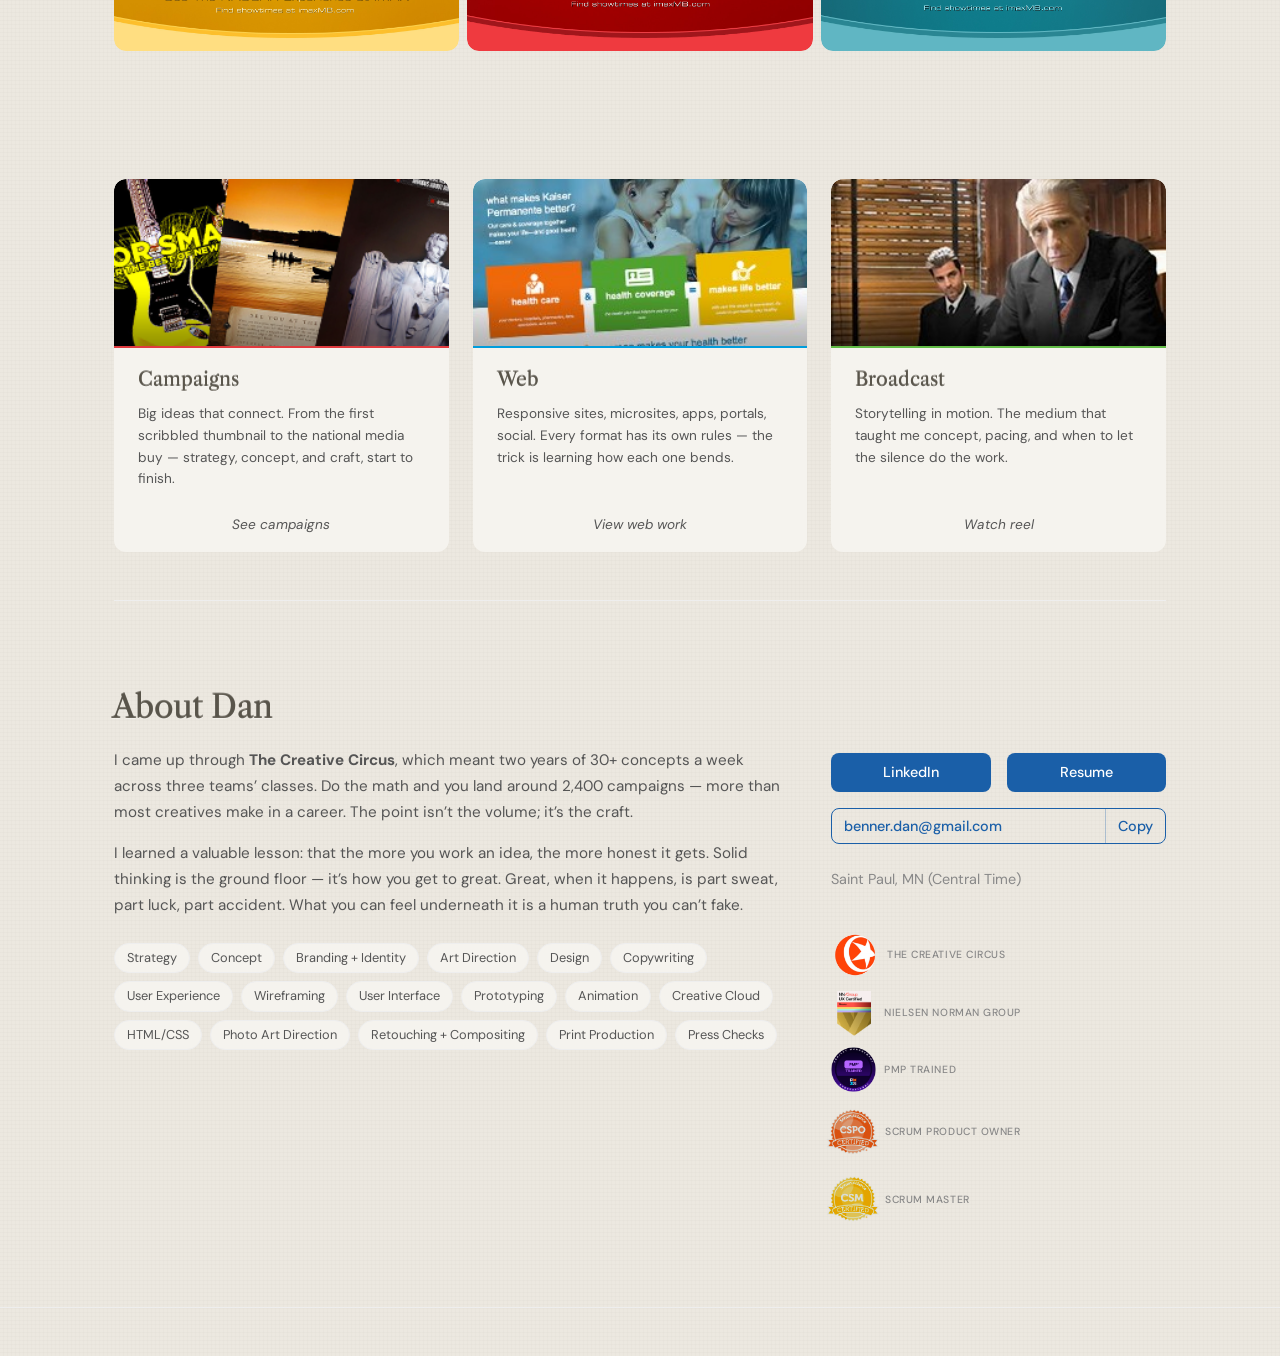
==== commit d154e727: "Restore About-section column ratio to original 2fr 1fr Co-Authored-By: Claude Opus 4.7 (1M context) " ====
--- a/index.html
+++ b/index.html
@@ -845,7 +845,7 @@
 
     .about-section__grid {
       display: grid;
-      grid-template-columns: 1fr 2fr;
+      grid-template-columns: 2fr 1fr;
       gap: var(--space-lg);
       align-items: start;
     }
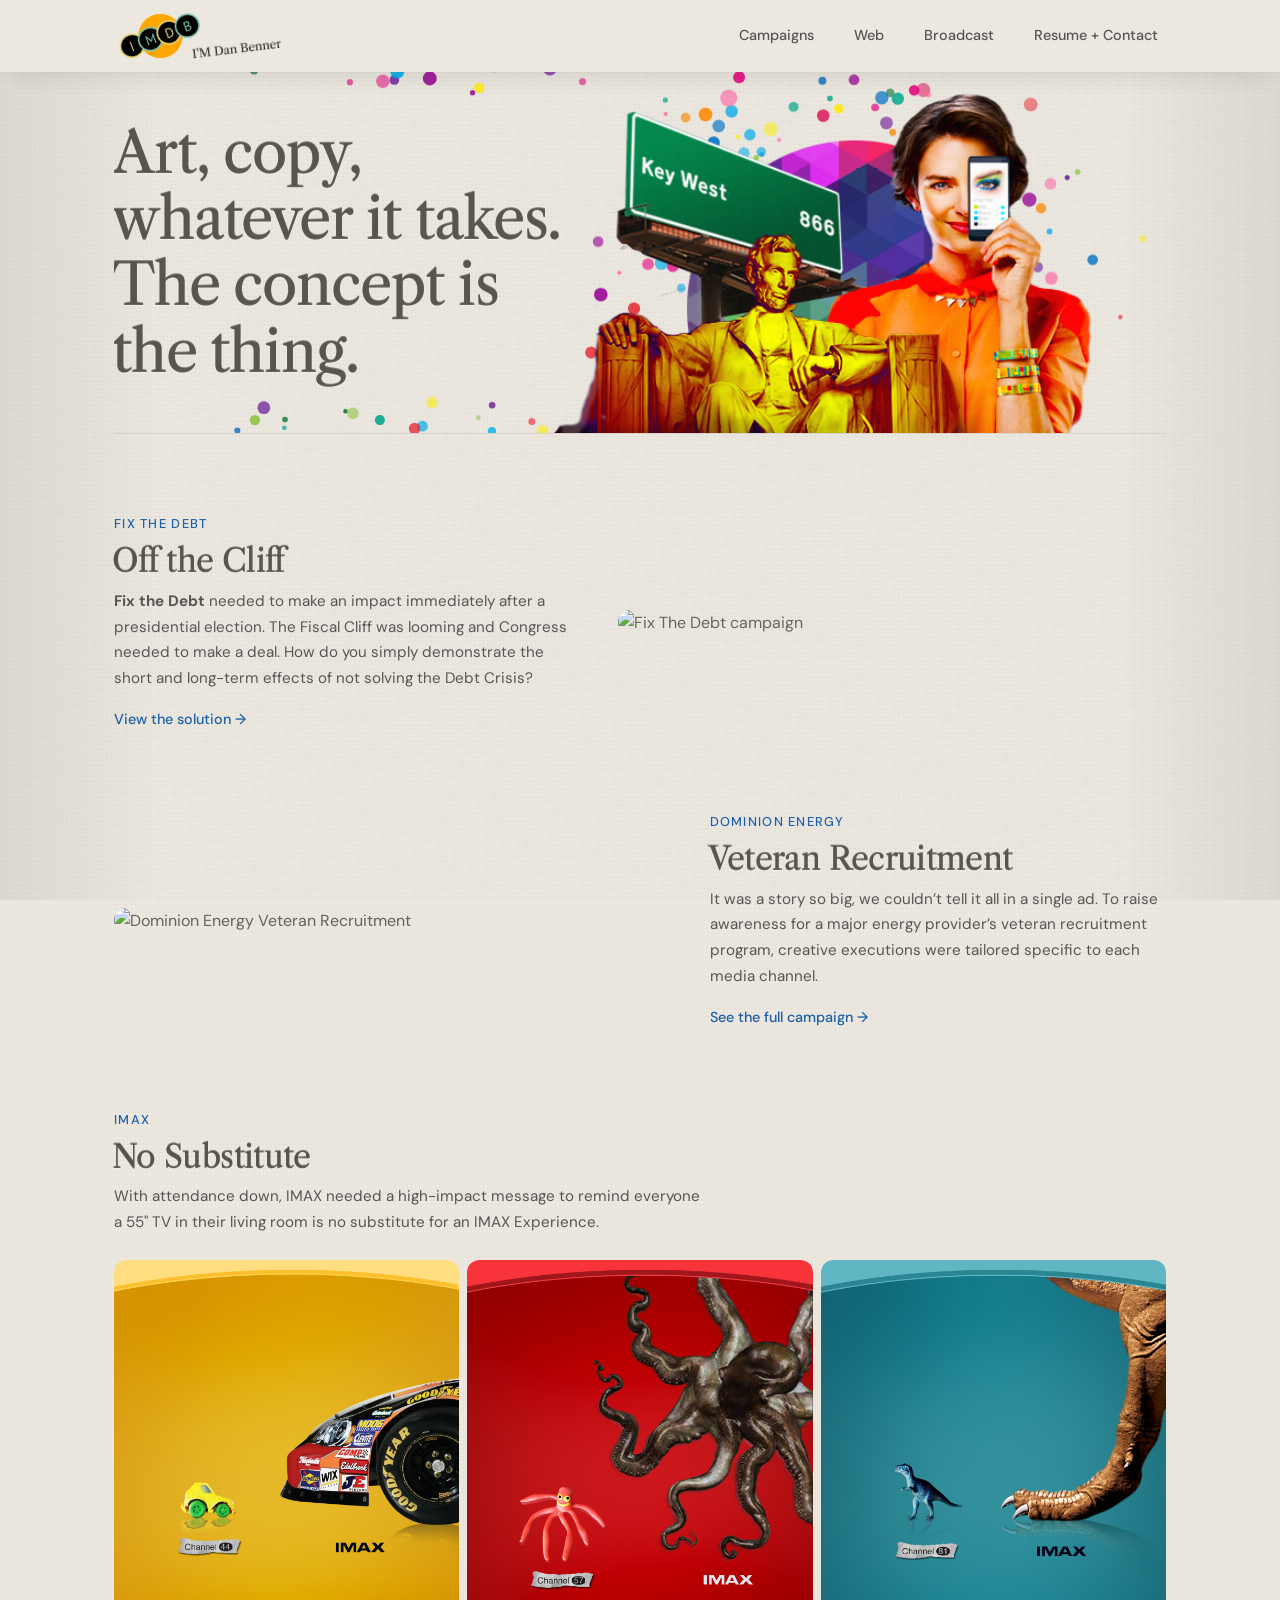
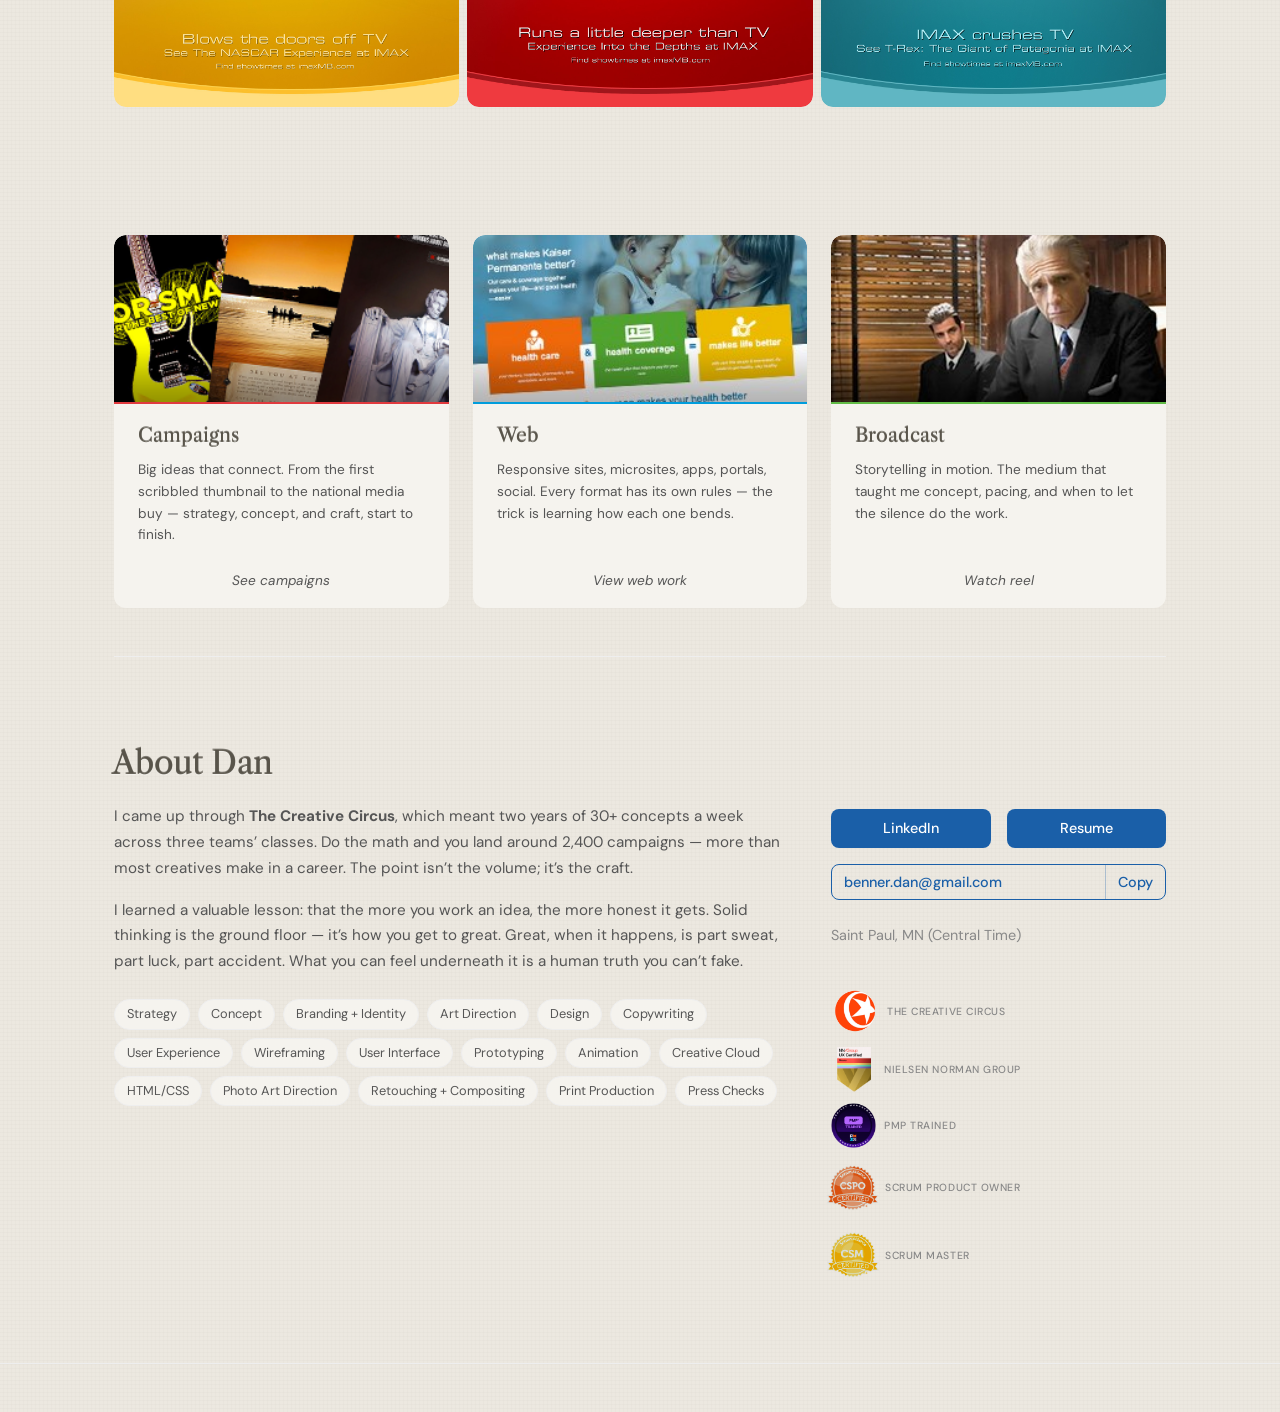
==== commit bd64dd8f: "Hero: replace h1 with concept-first line, drop subhead "I art direct. I write. But ideas come first." ====
--- a/index.html
+++ b/index.html
@@ -1178,8 +1178,7 @@
         <img class="hero-img-right" src="images/elements/hero_header.png" alt="">
         <canvas class="hero-canvas-left" id="hero-canvas-left"></canvas>
         <canvas class="hero-canvas-right" id="hero-canvas-right"></canvas>
-        <h1 style="margin-left: -2px;">I art direct. I write.<br>But ideas come first.<br>I <em>just do it</em>.</h1>
-        <p style="margin-left: calc(3.5rem - 9px); margin-top: calc(-0.5rem - 1px); font-family: var(--font-display); font-size: 0.75rem; font-style: italic; color: #2a2a2a; letter-spacing: -0.01em;">And I try not to steal famous tag lines.</p>
+        <h1 style="margin-left: -2px; max-width: 45%;">Art, copy, whatever it takes. The concept is the thing.</h1>
       </section>
 
 
